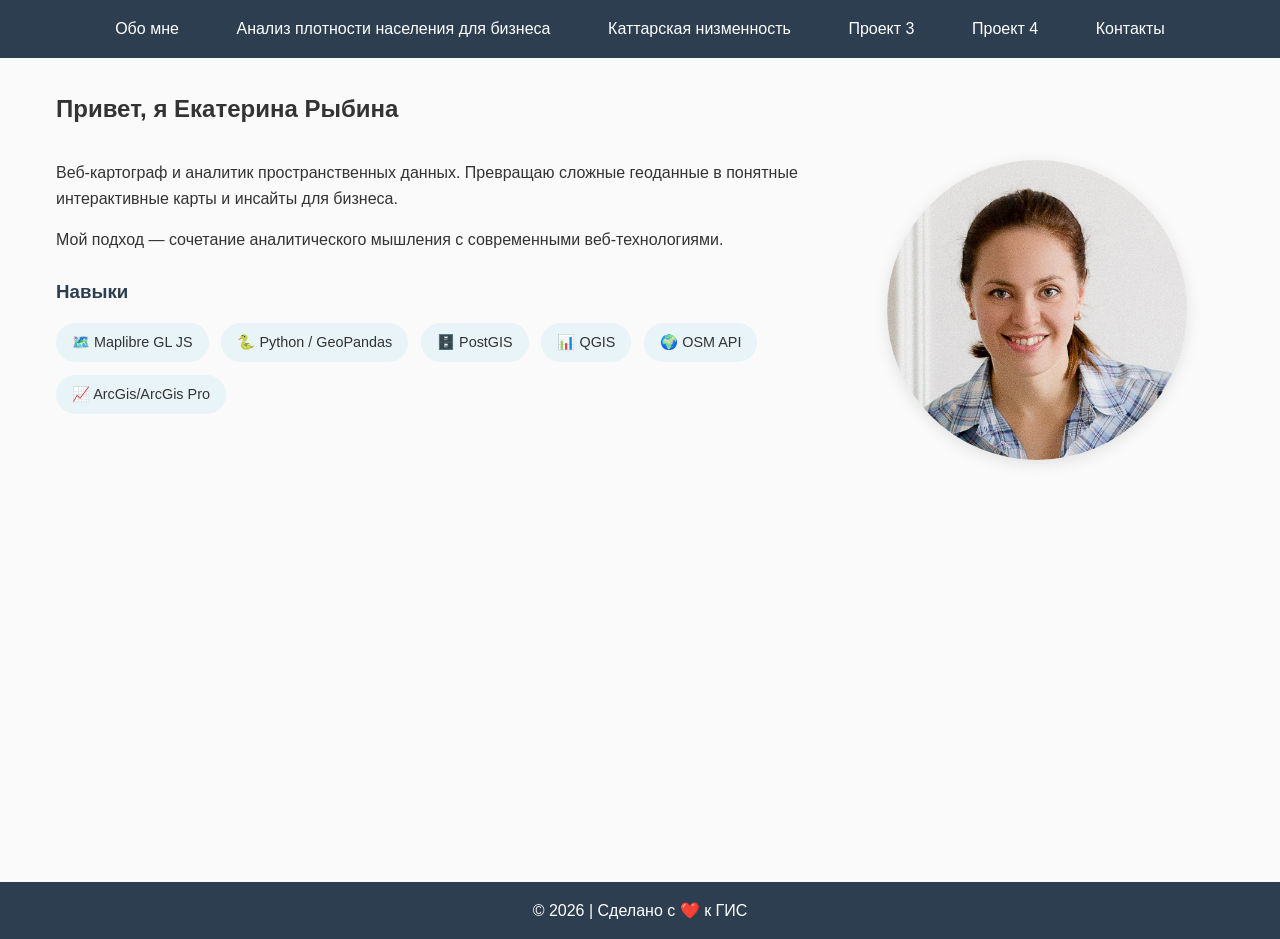
==== index.html @ 2d9be61e "Добавлена интерактивная карта с изохронами" ====
<!DOCTYPE html>
<html lang="ru">

<head>
    <meta charset="UTF-8">
    <meta name="viewport" content="width=device-width, initial-scale=1.0">
    <title>Екатерина Рыбина | Портфолио</title>
    <link rel="stylesheet" href="css/style.css">
</head>

<body>
    <header>
        <nav>
            <ul>
                <li><a href="index.html">Обо мне</a></li>
                <li><a href="projects/project1.html">Анализ плотности населения для бизнеса</a></li>
                <li><a href="projects/project2.html">Каттарская низменность</a></li>
                <li><a href="projects/project3.html">Проект 3</a></li>
                <li><a href="projects/project4.html">Проект 4</a></li>
                <li><a href="contacts.html">Контакты</a></li>
            </ul>
        </nav>
    </header>

    <main>
        <section class="about">
            <h1>Привет, я Екатерина Рыбина</h1>

            <div class="about-content">
                <div class="about-text">

                    <p>Веб-картограф и аналитик пространственных данных. Превращаю сложные геоданные в понятные
                        интерактивные карты и инсайты для бизнеса.</p>
                    <p>Мой подход — сочетание аналитического мышления с современными веб-технологиями.</p>

                    <h3>Навыки</h3>
                    <ul class="skills-list">
                        <li>🗺️ Maplibre GL JS</li>
                        <li>🐍 Python / GeoPandas</li>
                        <li>🗄️ PostGIS</li>
                        <li>📊 QGIS</li>
                        <li>🌍 OSM API</li>
                        <li>📈 ArcGis/ArcGis Pro</li>
                    </ul>


                </div>

                <div class="about-photo">
                    <img src="images/my-photo.jpg" alt="Екатерина Рыбина"
                        onerror="this.src='https://placehold.co/400x400?text=Kate+Rybina'">
                </div>
            </div>
        </section>
    </main>

    <footer>
        <p>© 2026 | Сделано с ❤️ к ГИС</p>
    </footer>

    <script src="js/main.js"></script>
</body>

</html>
---- css/style.css ----
/* === БАЗОВЫЕ СТИЛИ === */
* {
    margin: 0;
    padding: 0;
    box-sizing: border-box;
}

body {
    font-family: 'Segoe UI', Tahoma, Geneva, Verdana, sans-serif;
    line-height: 1.6;
    color: #333;
    background: #fafafa;
}

/* === ШАПКА И НАВИГАЦИЯ (ГОРИЗОНТАЛЬНОЕ МЕНЮ) === */
header {
    background: #2c3e50;
    color: white;
    padding: 1rem 0;
    position: sticky;
    top: 0;
    z-index: 100;
}

nav ul {
    display: flex;
    justify-content: center;
    align-items: center;
    list-style: none;
    gap: 2rem;
    padding: 0;
    margin: 0;
}

nav li {
    display: inline-block;
}

nav a {
    color: white;
    text-decoration: none;
    font-weight: 500;
    padding: 0.5rem 0.8rem;
    transition: all 0.3s ease;
    border-radius: 5px;
}

nav a:hover {
    color: #3498db;
    background: rgba(255, 255, 255, 0.1);
}

/* Активный пункт меню (для текущей страницы) */
nav a.active {
    color: #3498db;
    border-bottom: 2px solid #3498db;
}

/* === ОСНОВНОЙ КОНТЕНТ === */
main {
    max-width: 1200px;
    margin: 2rem auto;
    padding: 0 1rem;
    min-height: calc(100vh - 140px);
}

/* === ПОДВАЛ === */
footer {
    text-align: center;
    padding: 1rem;
    background: #2c3e50;
    color: white;
    margin-top: 2rem;
}

/* === СЕКЦИЯ "ОБО МНЕ" === */
.about-content {
    display: flex;
    gap: 3rem;
    align-items: flex-start;
    flex-wrap: wrap;
    margin-top: 2rem;
}

.about-text {
    flex: 2;
    min-width: 250px;
}

.about-text h2 {
    color: #2c3e50;
    margin-bottom: 1rem;
}

.about-text h3 {
    color: #2c3e50;
    margin: 1.5rem 0 0.5rem 0;
}

.about-text p {
    margin-bottom: 1rem;
    line-height: 1.6;
}

.skills-list {
    list-style: none;
    display: flex;
    flex-wrap: wrap;
    gap: 0.8rem;
    padding: 0;
    margin: 1rem 0;
}

.skills-list li {
    background: #e8f4f8;
    padding: 0.5rem 1rem;
    border-radius: 20px;
    font-size: 0.9rem;
}

.about-photo {
    flex: 1;
    min-width: 200px;
    text-align: center;
}

.about-photo img {
    width: 100%;
    max-width: 300px;
    border-radius: 50%;
    object-fit: cover;
    aspect-ratio: 1 / 1;
    box-shadow: 0 4px 15px rgba(0, 0, 0, 0.1);
}

/* === АДАПТИВ ДЛЯ МОБИЛЬНЫХ === */
@media (max-width: 768px) {
    nav ul {
        flex-wrap: wrap;
        gap: 0.5rem;
    }

    nav a {
        padding: 0.3rem 0.6rem;
        font-size: 0.9rem;
    }

    .about-content {
        flex-direction: column;
        align-items: center;
    }

    .about-text {
        text-align: center;
    }

    .skills-list {
        justify-content: center;
    }
}

/* Контактная форма */
.contact-form {
    background: white;
    padding: 2rem;
    border-radius: 12px;
    box-shadow: 0 2px 10px rgba(0, 0, 0, 0.1);
    max-width: 600px;
    margin: 2rem auto;
}

.form-group {
    margin-bottom: 1.5rem;
}

.form-group label {
    display: block;
    margin-bottom: 0.5rem;
    font-weight: 500;
    color: #2c3e50;
}

.form-group input,
.form-group textarea {
    width: 100%;
    padding: 0.75rem;
    border: 1px solid #ddd;
    border-radius: 6px;
    font-family: inherit;
    font-size: 1rem;
    transition: border-color 0.3s;
}

.form-group input:focus,
.form-group textarea:focus {
    outline: none;
    border-color: #3498db;
}

button[type="submit"] {
    background: #3498db;
    color: white;
    border: none;
    padding: 0.75rem 1.5rem;
    font-size: 1rem;
    border-radius: 6px;
    cursor: pointer;
    transition: background 0.3s;
}

button[type="submit"]:hover {
    background: #2980b9;
}

.form-note {
    font-size: 0.8rem;
    color: #666;
    margin-top: 1rem;
    text-align: center;
}

/* Активная кнопка (когда слой скрыт)
.analytics-btn.active {
    background: #e74c3c;
}

.analytics-btn.active:hover {
    background: #c0392b;
} */

/* ===== КНОПКИ УПРАВЛЕНИЯ ===== */
.analytics-controls {
    display: flex;
    gap: 1.5rem;
    margin: 1.5rem 0;
    justify-content: center;
    flex-wrap: wrap;
}

.analytics-btn {
    padding: 0.9rem 1.8rem;
    font-size: 1rem;
    font-weight: 600;
    background: #3498db;
    color: white;
    border: none;
    border-radius: 50px;  /* Скругленные края как у современных кнопок */
    cursor: pointer;
    transition: all 0.3s ease;
    box-shadow: 0 2px 8px rgba(0,0,0,0.1);
    letter-spacing: 0.5px;
    min-width: 180px;  /* Минимальная ширина */
}

.analytics-btn:hover {
    background: #2980b9;
    transform: translateY(-2px);  /* Эффект подъема */
    box-shadow: 0 4px 12px rgba(0,0,0,0.15);
}

.analytics-btn:active {
    transform: translateY(0);  /* Эффект нажатия */
    box-shadow: 0 2px 4px rgba(0,0,0,0.1);
}

/* Активная кнопка (когда слой скрыт) */
.analytics-btn.active {
    background: #e74c3c;
}

.analytics-btn.active:hover {
    background: #c0392b;
}

/* Для мобильных устройств */
@media (max-width: 768px) {
    .analytics-controls {
        gap: 1rem;
        flex-direction: column;
        align-items: stretch;
    }
    
    .analytics-btn {
        padding: 0.8rem 1.2rem;
        min-width: auto;
        font-size: 0.95rem;
    }
}



css
/* ===== ПАНЕЛЬ СТАТИСТИКИ ===== */
.stats {
    display: flex;
    gap: 1.5rem;
    justify-content: space-around;
    text-align: center;
    flex-wrap: wrap;
    margin-bottom: 1rem;
}

.stat-card {
    flex: 1;
    min-width: 140px;
    padding: 1.2rem;
    background: white;
    border-radius: 16px;
    box-shadow: 0 4px 12px rgba(0,0,0,0.08);
    transition: transform 0.2s, box-shadow 0.2s;
}

.stat-card:hover {
    transform: translateY(-3px);
    box-shadow: 0 8px 20px rgba(0,0,0,0.12);
}

.stat-value {
    font-size: 2rem;
    font-weight: bold;
    color: #3498db;
    margin-bottom: 0.3rem;
}

.stat-label {
    font-size: 0.85rem;
    color: #666;
    text-transform: uppercase;
    letter-spacing: 0.5px;
}

/* Для мобильных */
@media (max-width: 768px) {
    .stats {
        gap: 0.8rem;
    }
    
    .stat-card {
        min-width: 100px;
        padding: 0.8rem;
    }
    
    .stat-value {
        font-size: 1.3rem;
    }
    
    .stat-label {
        font-size: 0.7rem;
    }
}

/* Дополнительные отступы только для страницы карты */
main h1 {
    margin-bottom: 1.5rem;
}

.info-panel {
    margin-bottom: 2rem;
}

.analytics-controls {
    margin: 2rem 0;
}

.map-container {
    margin-bottom: 2rem;
}
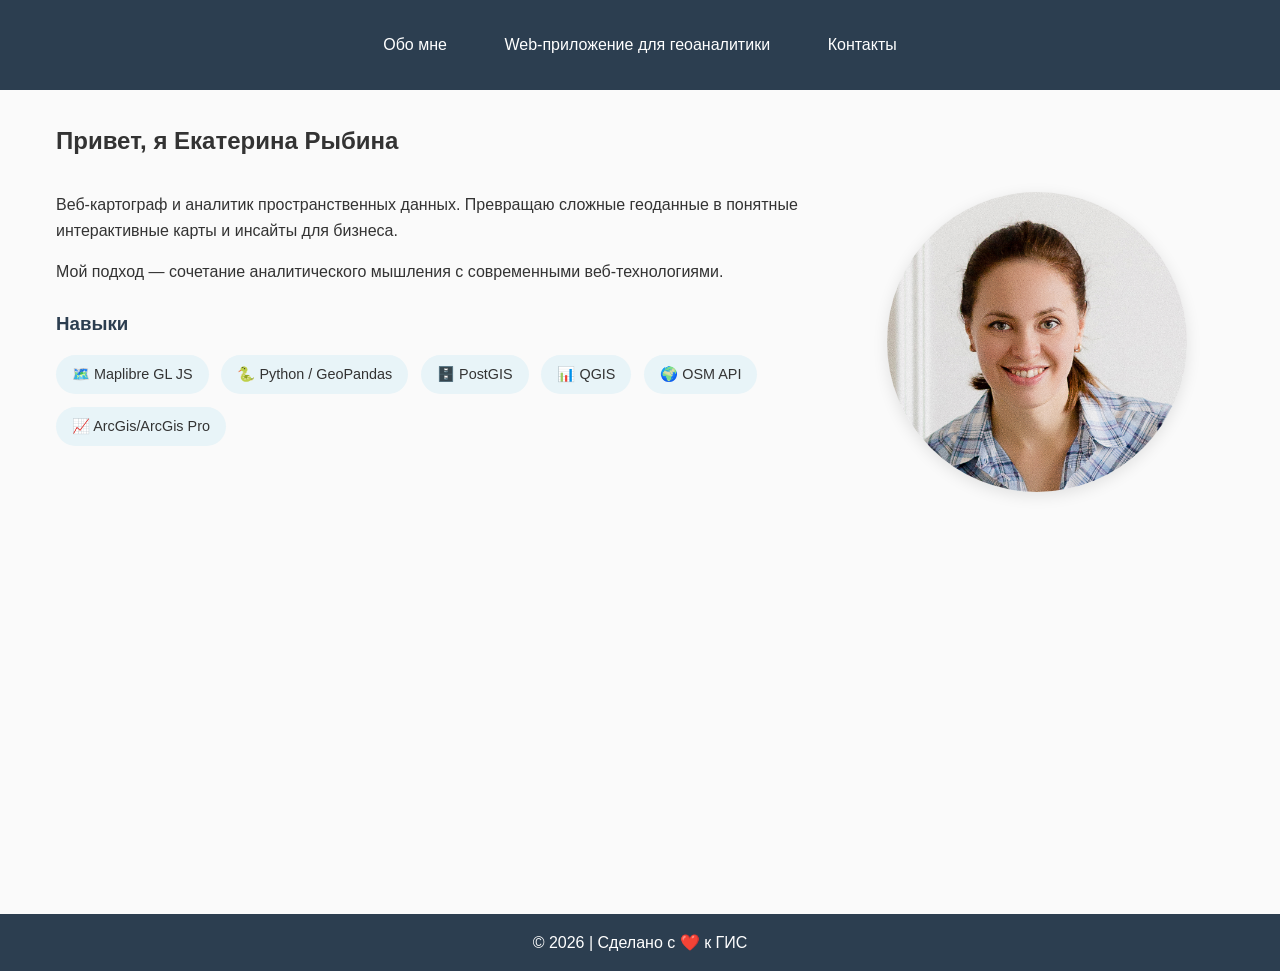
==== commit 025a7ac8: "Добавлен слой POI с конкурентами, анализ коммерческого потенциала - Добавлен слой с точками питания " ====
--- a/index.html
+++ b/index.html
@@ -9,18 +9,7 @@
 </head>
 
 <body>
-    <header>
-        <nav>
-            <ul>
-                <li><a href="index.html">Обо мне</a></li>
-                <li><a href="projects/project1.html">Анализ плотности населения для бизнеса</a></li>
-                <li><a href="projects/project2.html">Каттарская низменность</a></li>
-                <li><a href="projects/project3.html">Проект 3</a></li>
-                <li><a href="projects/project4.html">Проект 4</a></li>
-                <li><a href="contacts.html">Контакты</a></li>
-            </ul>
-        </nav>
-    </header>
+<header></header>
 
     <main>
         <section class="about">
@@ -58,7 +47,10 @@
         <p>© 2026 | Сделано с ❤️ к ГИС</p>
     </footer>
 
+        <script src="js/include.js"></script>
+     <!-- <script src="../js/include.js"></script> -->
     <script src="js/main.js"></script>
+   
 </body>
 
 </html>
--- a/css/style.css
+++ b/css/style.css
@@ -1,4 +1,6 @@
 /* === БАЗОВЫЕ СТИЛИ === */
+
+
 * {
     margin: 0;
     padding: 0;
@@ -364,4 +366,87 @@
 
 .map-container {
     margin-bottom: 2rem;
-}+}
+
+/* Отступ после описания */
+.description-text {
+    margin-bottom: 2rem;
+}
+
+/*LEGEND*/
+.legend {
+        position: absolute;
+        bottom: 20px;
+        right: 20px;
+        background: white;
+        padding: 12px 16px;
+        border-radius: 12px;
+        box-shadow: 0 2px 12px rgba(0,0,0,0.15);
+        z-index: 10;
+        font-family: 'Segoe UI', sans-serif;
+        font-size: 12px;
+        min-width: 170px;
+        border: 1px solid #ddd;
+    }
+    .legend-title {
+        font-weight: 600;
+        font-size: 13px;
+        margin-bottom: 10px;
+        padding-bottom: 6px;
+        border-bottom: 1px solid #e0e0e0;
+        color: #2c3e50;
+    }
+    .legend-section {
+        margin-bottom: 12px;
+    }
+    .legend-subtitle {
+        font-weight: 500;
+        font-size: 11px;
+        margin-bottom: 6px;
+        color: #666;
+    }
+    .gradient-bar {
+        height: 12px;
+        width: 100%;
+        background: linear-gradient(90deg, #fee5d9, #fcae91, #fb6a4a,  #a50f15);
+        border-radius: 6px;
+        margin-bottom: 4px;
+    }
+    .gradient-labels {
+        display: flex;
+        justify-content: space-between;
+        font-size: 10px;
+        color: #888;
+    }
+    .legend-items {
+        display: flex;
+        flex-direction: column;
+        gap: 4px;
+    }
+    .legend-item {
+        display: flex;
+        align-items: center;
+        gap: 8px;
+        font-size: 11px;
+    }
+    .legend-color {
+        width: 12px;
+        height: 12px;
+        border-radius: 50%;
+        display: inline-block;
+    }
+    .legend-line {
+        width: 20px;
+        height: 3px;
+        background: #ff0000;
+        display: inline-block;
+        border-radius: 2px;
+    }
+    .legend-point {
+        width: 10px;
+        height: 10px;
+        background: #3498db;
+        border-radius: 50%;
+        display: inline-block;
+    }
+
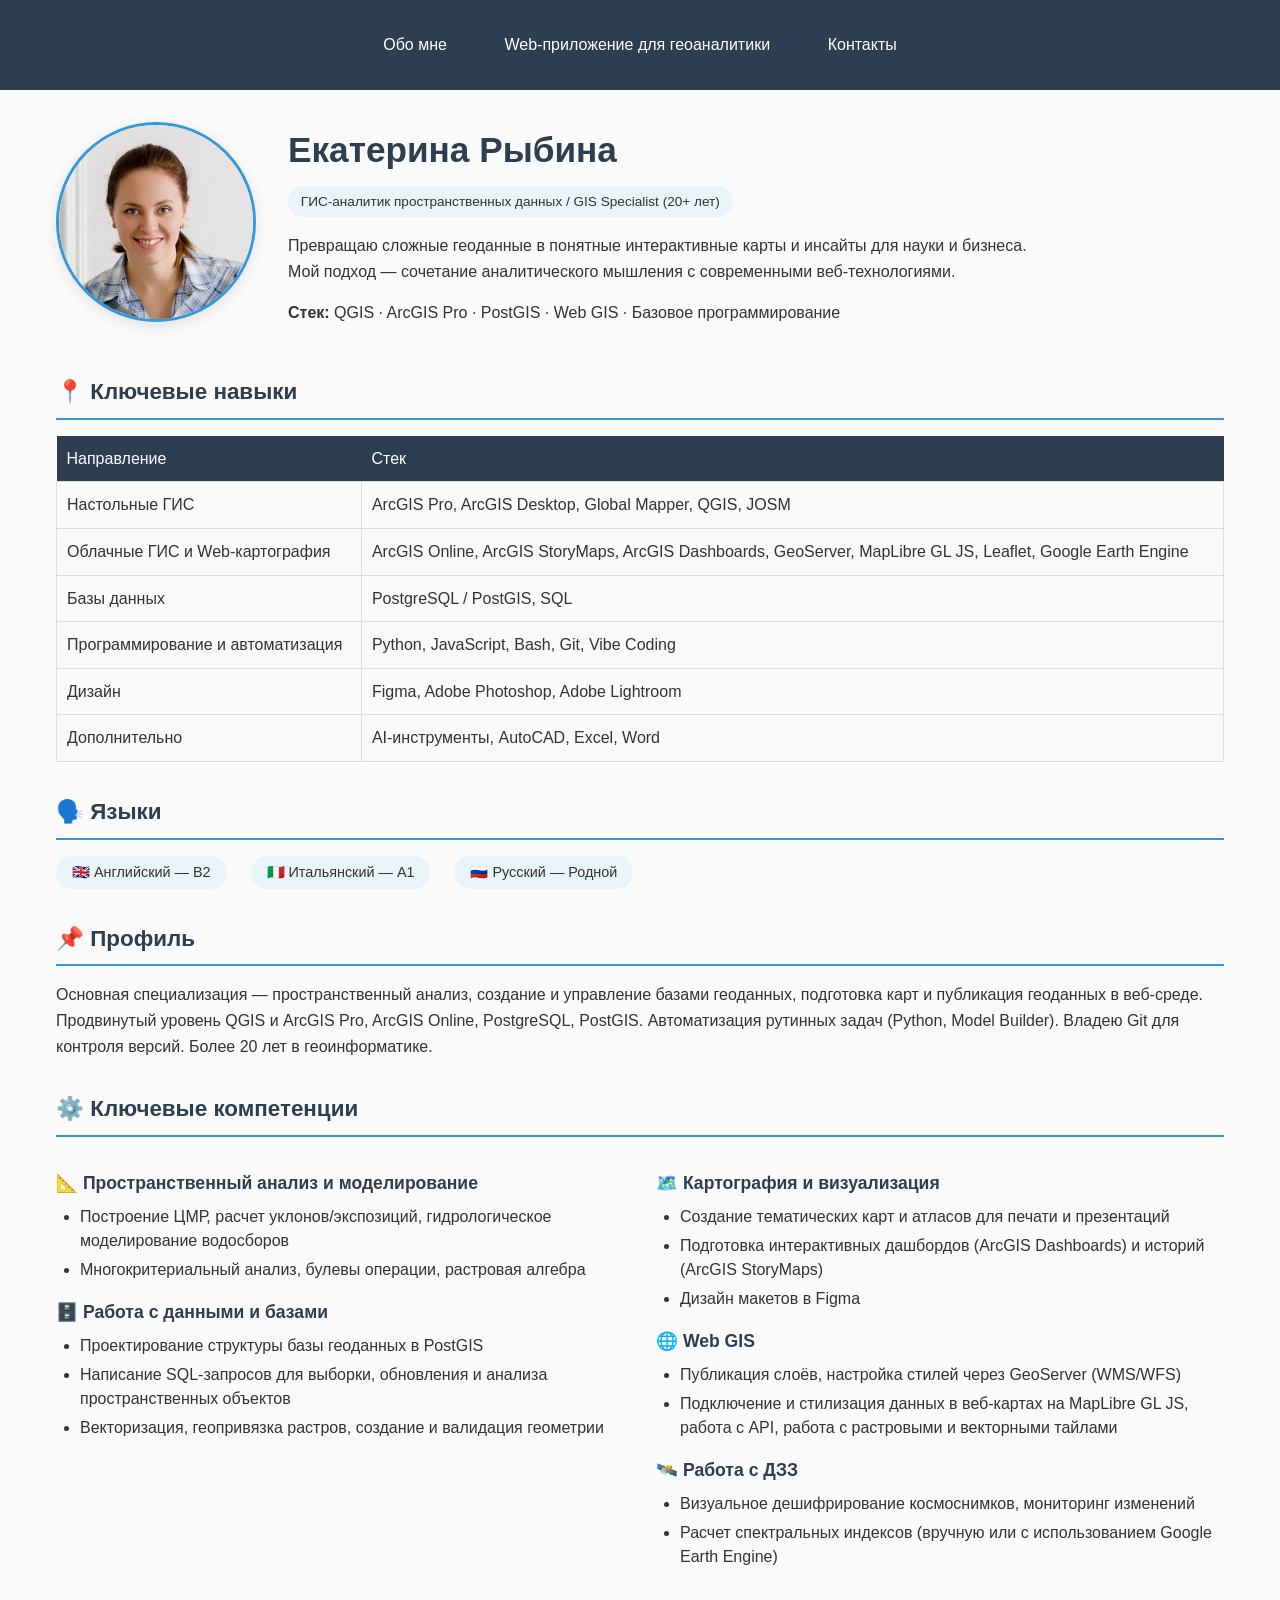
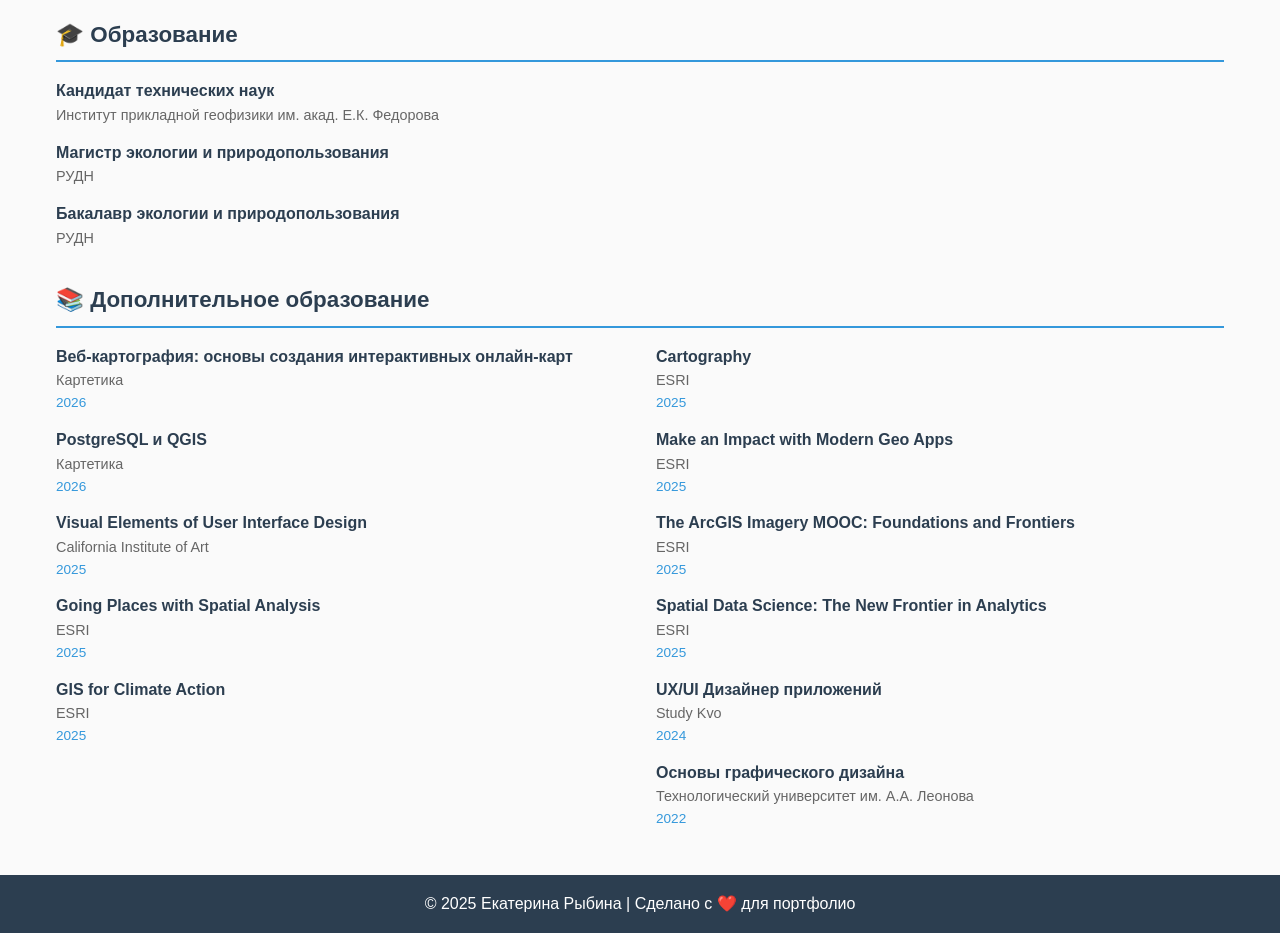
==== commit f460438f: "Обновлена страница 'Обо мне' с фото и полным списком навыков" ====
--- a/index.html
+++ b/index.html
@@ -1,56 +1,218 @@
 <!DOCTYPE html>
 <html lang="ru">
-
 <head>
     <meta charset="UTF-8">
     <meta name="viewport" content="width=device-width, initial-scale=1.0">
-    <title>Екатерина Рыбина | Портфолио</title>
+    <title>Екатерина Рыбина | Веб-картограф и GIS-аналитик</title>
     <link rel="stylesheet" href="css/style.css">
+    
 </head>
-
 <body>
-<header></header>
+    <header></header>
 
     <main>
-        <section class="about">
-            <h1>Привет, я Екатерина Рыбина</h1>
-
-            <div class="about-content">
-                <div class="about-text">
-
-                    <p>Веб-картограф и аналитик пространственных данных. Превращаю сложные геоданные в понятные
-                        интерактивные карты и инсайты для бизнеса.</p>
-                    <p>Мой подход — сочетание аналитического мышления с современными веб-технологиями.</p>
-
-                    <h3>Навыки</h3>
-                    <ul class="skills-list">
-                        <li>🗺️ Maplibre GL JS</li>
-                        <li>🐍 Python / GeoPandas</li>
-                        <li>🗄️ PostGIS</li>
-                        <li>📊 QGIS</li>
-                        <li>🌍 OSM API</li>
-                        <li>📈 ArcGis/ArcGis Pro</li>
-                    </ul>
-
-
-                </div>
-
-                <div class="about-photo">
-                    <img src="images/my-photo.jpg" alt="Екатерина Рыбина"
-                        onerror="this.src='https://placehold.co/400x400?text=Kate+Rybina'">
-                </div>
-            </div>
-        </section>
+        <!-- Профиль -->
+       <!-- Профиль -->
+<div class="profile-header">
+    <div class="profile-photo">
+        <img src="assets/images/my-photo.jpg" alt="Екатерина Рыбина" onerror="this.src='https://placehold.co/300x300?text=Photo'">
+    </div>
+    <div class="profile-text">
+        <h1 class="profile-name">Екатерина Рыбина</h1>
+        <!--<div class="profile-title">Веб-картограф и аналитик пространственных данных </div>-->
+        <div class="experience-badge"> ГИС-аналитик пространственных данных / GIS Specialist (20+ лет)</div>
+        <p class="profile-bio">
+            Превращаю сложные геоданные в понятные интерактивные карты и инсайты для науки и бизнеса.<br>
+            Мой подход — сочетание аналитического мышления с современными веб-технологиями.
+        </p>
+        <p class="profile-bio">
+            <strong>Стек:</strong> QGIS · ArcGIS Pro · PostGIS · Web GIS · Базовое программирование
+        </p>
+    </div>
+</div>
+
+        <!-- Ключевые навыки -->
+        <div class="section">
+            <h2 class="section-title">📍 Ключевые навыки</h2>
+            <table class="skills-table">
+                <thead>
+                    <tr>
+                        <th>Направление</th>
+                        <th>Стек</th>
+                    </tr>
+                </thead>
+                <tbody>
+                    <tr>
+                        <td>Настольные ГИС</td>
+                        <td>ArcGIS Pro, ArcGIS Desktop, Global Mapper, QGIS, JOSM</td>
+                    </tr>
+                    <tr>
+                        <td>Облачные ГИС и Web-картография</td>
+                        <td>ArcGIS Online, ArcGIS StoryMaps, ArcGIS Dashboards, GeoServer, MapLibre GL JS, Leaflet, Google Earth Engine</td>
+                    </tr>
+                    <tr>
+                        <td>Базы данных</td>
+                        <td>PostgreSQL / PostGIS, SQL</td>
+                    </tr>
+                    <tr>
+                        <td>Программирование и автоматизация</td>
+                        <td>Python, JavaScript, Bash, Git, Vibe Coding</td>
+                    </tr>
+                    <tr>
+                        <td>Дизайн</td>
+                        <td>Figma, Adobe Photoshop, Adobe Lightroom</td>
+                    </tr>
+                    <tr>
+                        <td>Дополнительно</td>
+                        <td>AI-инструменты, AutoCAD, Excel, Word</td>
+                    </tr>
+                </tbody>
+            </table>
+        </div>
+
+        <!-- Языки -->
+        <div class="section">
+            <h2 class="section-title">🗣️ Языки</h2>
+            <div class="languages">
+                <span class="language-item">🇬🇧 Английский — B2</span>
+                <span class="language-item">🇮🇹 Итальянский — A1</span>
+                <span class="language-item">🇷🇺 Русский — Родной</span>
+            </div>
+        </div>
+
+        <!-- Профиль (опыт) -->
+        <div class="section">
+            <h2 class="section-title">📌 Профиль</h2>
+            <p>Основная специализация — пространственный анализ, создание и управление базами геоданных, подготовка карт и публикация геоданных в веб-среде.</p>
+            <p>Продвинутый уровень QGIS и ArcGIS Pro, ArcGIS Online, PostgreSQL, PostGIS. Автоматизация рутинных задач (Python, Model Builder). Владею Git для контроля версий. Более 20 лет в геоинформатике.</p>
+        </div>
+
+        <!-- Задачи / Компетенции -->
+        <div class="section">
+            <h2 class="section-title">⚙️ Ключевые компетенции</h2>
+            <div class="two-columns">
+                <div>
+                    <h3>📐 Пространственный анализ и моделирование</h3>
+                    <ul>
+                        <li>Построение ЦМР, расчет уклонов/экспозиций, гидрологическое моделирование водосборов</li>
+                        <li>Многокритериальный анализ, булевы операции, растровая алгебра</li>
+                    </ul>
+                    <h3>🗄️ Работа с данными и базами</h3>
+                    <ul>
+                        <li>Проектирование структуры базы геоданных в PostGIS</li>
+                        <li>Написание SQL-запросов для выборки, обновления и анализа пространственных объектов</li>
+                        <li>Векторизация, геопривязка растров, создание и валидация геометрии</li>
+                    </ul>
+                </div>
+                <div>
+                    <h3>🗺️ Картография и визуализация</h3>
+                    <ul>
+                        <li>Создание тематических карт и атласов для печати и презентаций</li>
+                        <li>Подготовка интерактивных дашбордов (ArcGIS Dashboards) и историй (ArcGIS StoryMaps)</li>
+                        <li>Дизайн макетов в Figma</li>
+                    </ul>
+                    <h3>🌐 Web GIS</h3>
+                    <ul>
+                        <li>Публикация слоёв, настройка стилей через GeoServer (WMS/WFS)</li>
+                        <li>Подключение и стилизация данных в веб-картах на MapLibre GL JS, работа с API, работа с растровыми и векторными тайлами</li>
+                    </ul>
+                    <h3>🛰️ Работа с ДЗЗ</h3>
+                    <ul>
+                        <li>Визуальное дешифрирование космоснимков, мониторинг изменений</li>
+                        <li>Расчет спектральных индексов (вручную или с использованием Google Earth Engine)</li>
+                    </ul>
+                </div>
+            </div>
+        </div>
+
+        <!-- Образование -->
+        <div class="section">
+            <h2 class="section-title">🎓 Образование</h2>
+            <div class="education-item">
+                <div class="education-title">Кандидат технических наук</div>
+                <div class="education-place">Институт прикладной геофизики им. акад. Е.К. Федорова</div>
+            </div>
+            <div class="education-item">
+                <div class="education-title">Магистр экологии и природопользования</div>
+                <div class="education-place">РУДН</div>
+            </div>
+            <div class="education-item">
+                <div class="education-title">Бакалавр экологии и природопользования</div>
+                <div class="education-place">РУДН</div>
+            </div>
+        </div>
+
+        <!-- Дополнительное образование -->
+        <div class="section">
+            <h2 class="section-title">📚 Дополнительное образование</h2>
+            <div class="two-columns">
+                <div>
+                    <div class="course-item">
+                        <div class="course-title">Веб-картография: основы создания интерактивных онлайн-карт</div>
+                        <div class="course-place">Картетика</div>
+                        <div class="course-year">2026</div>
+                    </div>
+                    <div class="course-item">
+                        <div class="course-title">PostgreSQL и QGIS</div>
+                        <div class="course-place">Картетика</div>
+                        <div class="course-year">2026</div>
+                    </div>
+                    <div class="course-item">
+                        <div class="course-title">Visual Elements of User Interface Design</div>
+                        <div class="course-place">California Institute of Art</div>
+                        <div class="course-year">2025</div>
+                    </div>
+                    <div class="course-item">
+                        <div class="course-title">Going Places with Spatial Analysis</div>
+                        <div class="course-place">ESRI</div>
+                        <div class="course-year">2025</div>
+                    </div>
+                    <div class="course-item">
+                        <div class="course-title">GIS for Climate Action</div>
+                        <div class="course-place">ESRI</div>
+                        <div class="course-year">2025</div>
+                    </div>
+                </div>
+                <div>
+                    <div class="course-item">
+                        <div class="course-title">Cartography</div>
+                        <div class="course-place">ESRI</div>
+                        <div class="course-year">2025</div>
+                    </div>
+                    <div class="course-item">
+                        <div class="course-title">Make an Impact with Modern Geo Apps</div>
+                        <div class="course-place">ESRI</div>
+                        <div class="course-year">2025</div>
+                    </div>
+                    <div class="course-item">
+                        <div class="course-title">The ArcGIS Imagery MOOC: Foundations and Frontiers</div>
+                        <div class="course-place">ESRI</div>
+                        <div class="course-year">2025</div>
+                    </div>
+                    <div class="course-item">
+                        <div class="course-title">Spatial Data Science: The New Frontier in Analytics</div>
+                        <div class="course-place">ESRI</div>
+                        <div class="course-year">2025</div>
+                    </div>
+                    <div class="course-item">
+                        <div class="course-title">UX/UI Дизайнер приложений</div>
+                        <div class="course-place">Study Kvo</div>
+                        <div class="course-year">2024</div>
+                    </div>
+                    <div class="course-item">
+                        <div class="course-title">Основы графического дизайна</div>
+                        <div class="course-place">Технологический университет им. А.А. Леонова</div>
+                        <div class="course-year">2022</div>
+                    </div>
+                </div>
+            </div>
+        </div>
     </main>
 
     <footer>
-        <p>© 2026 | Сделано с ❤️ к ГИС</p>
+        <p>© 2025 Екатерина Рыбина | Сделано с ❤️ для портфолио</p>
     </footer>
 
-        <script src="js/include.js"></script>
-     <!-- <script src="../js/include.js"></script> -->
-    <script src="js/main.js"></script>
-   
+    <script src="js/include.js"></script>
 </body>
-
 </html>
--- a/css/style.css
+++ b/css/style.css
@@ -450,3 +450,188 @@
         display: inline-block;
     }
 
+/* ===== СТРАНИЦА "ОБО МНЕ" ===== */
+
+/* Профиль с фото */
+.profile-header {
+    display: flex;
+    gap: 2rem;
+    align-items: flex-start;
+    flex-wrap: wrap;
+    margin-bottom: 2rem;
+}
+
+.profile-photo {
+    flex: 0 0 200px;
+}
+
+.profile-photo img {
+    width: 100%;
+    max-width: 200px;
+    border-radius: 50%;
+    object-fit: cover;
+    aspect-ratio: 1 / 1;
+    box-shadow: 0 4px 15px rgba(0,0,0,0.1);
+    border: 3px solid #3498db;
+}
+
+.profile-text {
+    flex: 2;
+    min-width: 250px;
+}
+
+.profile-name {
+    font-size: 2.2rem;
+    color: #2c3e50;
+    margin-bottom: 0.5rem;
+}
+
+.profile-title {
+    font-size: 1.2rem;
+    color: #3498db;
+    margin-bottom: 1rem;
+    font-weight: 500;
+}
+
+.profile-bio {
+    line-height: 1.6;
+    margin-bottom: 1rem;
+}
+
+.experience-badge {
+    background: #e8f4f8;
+    padding: 0.3rem 0.8rem;
+    border-radius: 20px;
+    font-size: 0.85rem;
+    display: inline-block;
+    margin-bottom: 1rem;
+}
+
+/* Таблица навыков */
+.skills-table {
+    width: 100%;
+    border-collapse: collapse;
+    margin: 1rem 0;
+}
+
+.skills-table th {
+    background: #2c3e50;
+    color: white;
+    padding: 10px;
+    text-align: left;
+    font-weight: 500;
+}
+
+.skills-table td {
+    border: 1px solid #ddd;
+    padding: 10px;
+    vertical-align: top;
+}
+
+.skills-table tr:nth-child(even) {
+    background: #f8f9fa;
+}
+
+/* Секции */
+.section {
+    margin-bottom: 2rem;
+}
+
+.section-title {
+    font-size: 1.4rem;
+    color: #2c3e50;
+    border-bottom: 2px solid #3498db;
+    padding-bottom: 0.5rem;
+    margin-bottom: 1rem;
+}
+
+/* Двухколоночный макет */
+.two-columns {
+    display: flex;
+    gap: 2rem;
+    flex-wrap: wrap;
+}
+
+.two-columns > div {
+    flex: 1;
+    min-width: 250px;
+}
+
+/* Образование и курсы */
+.education-item, .course-item {
+    margin-bottom: 0.8rem;
+}
+
+.education-title, .course-title {
+    font-weight: 600;
+    color: #2c3e50;
+}
+
+.education-place, .course-place {
+    color: #666;
+    font-size: 0.9rem;
+}
+
+.education-year, .course-year {
+    color: #3498db;
+    font-size: 0.85rem;
+}
+
+/* Языки */
+.languages {
+    display: flex;
+    gap: 1.5rem;
+    flex-wrap: wrap;
+}
+
+.language-item {
+    background: #e8f4f8;
+    padding: 0.3rem 1rem;
+    border-radius: 20px;
+    font-size: 0.9rem;
+}
+
+/* Списки в компетенциях */
+.section ul {
+    margin-left: 1.5rem;
+    margin-bottom: 1rem;
+}
+
+.section li {
+    margin-bottom: 0.3rem;
+    line-height: 1.5;
+}
+
+.section h3 {
+    color: #2c3e50;
+    margin: 1rem 0 0.5rem 0;
+    font-size: 1.1rem;
+}
+
+/* Адаптив */
+@media (max-width: 768px) {
+    .profile-name {
+        font-size: 1.6rem;
+    }
+    
+    .profile-photo {
+        flex: 0 0 150px;
+        margin: 0 auto;
+    }
+    
+    .profile-header {
+        flex-direction: column;
+        align-items: center;
+        text-align: center;
+    }
+    
+    .skills-table th, 
+    .skills-table td {
+        font-size: 0.8rem;
+        padding: 6px;
+    }
+    
+    .section-title {
+        font-size: 1.2rem;
+    }
+}
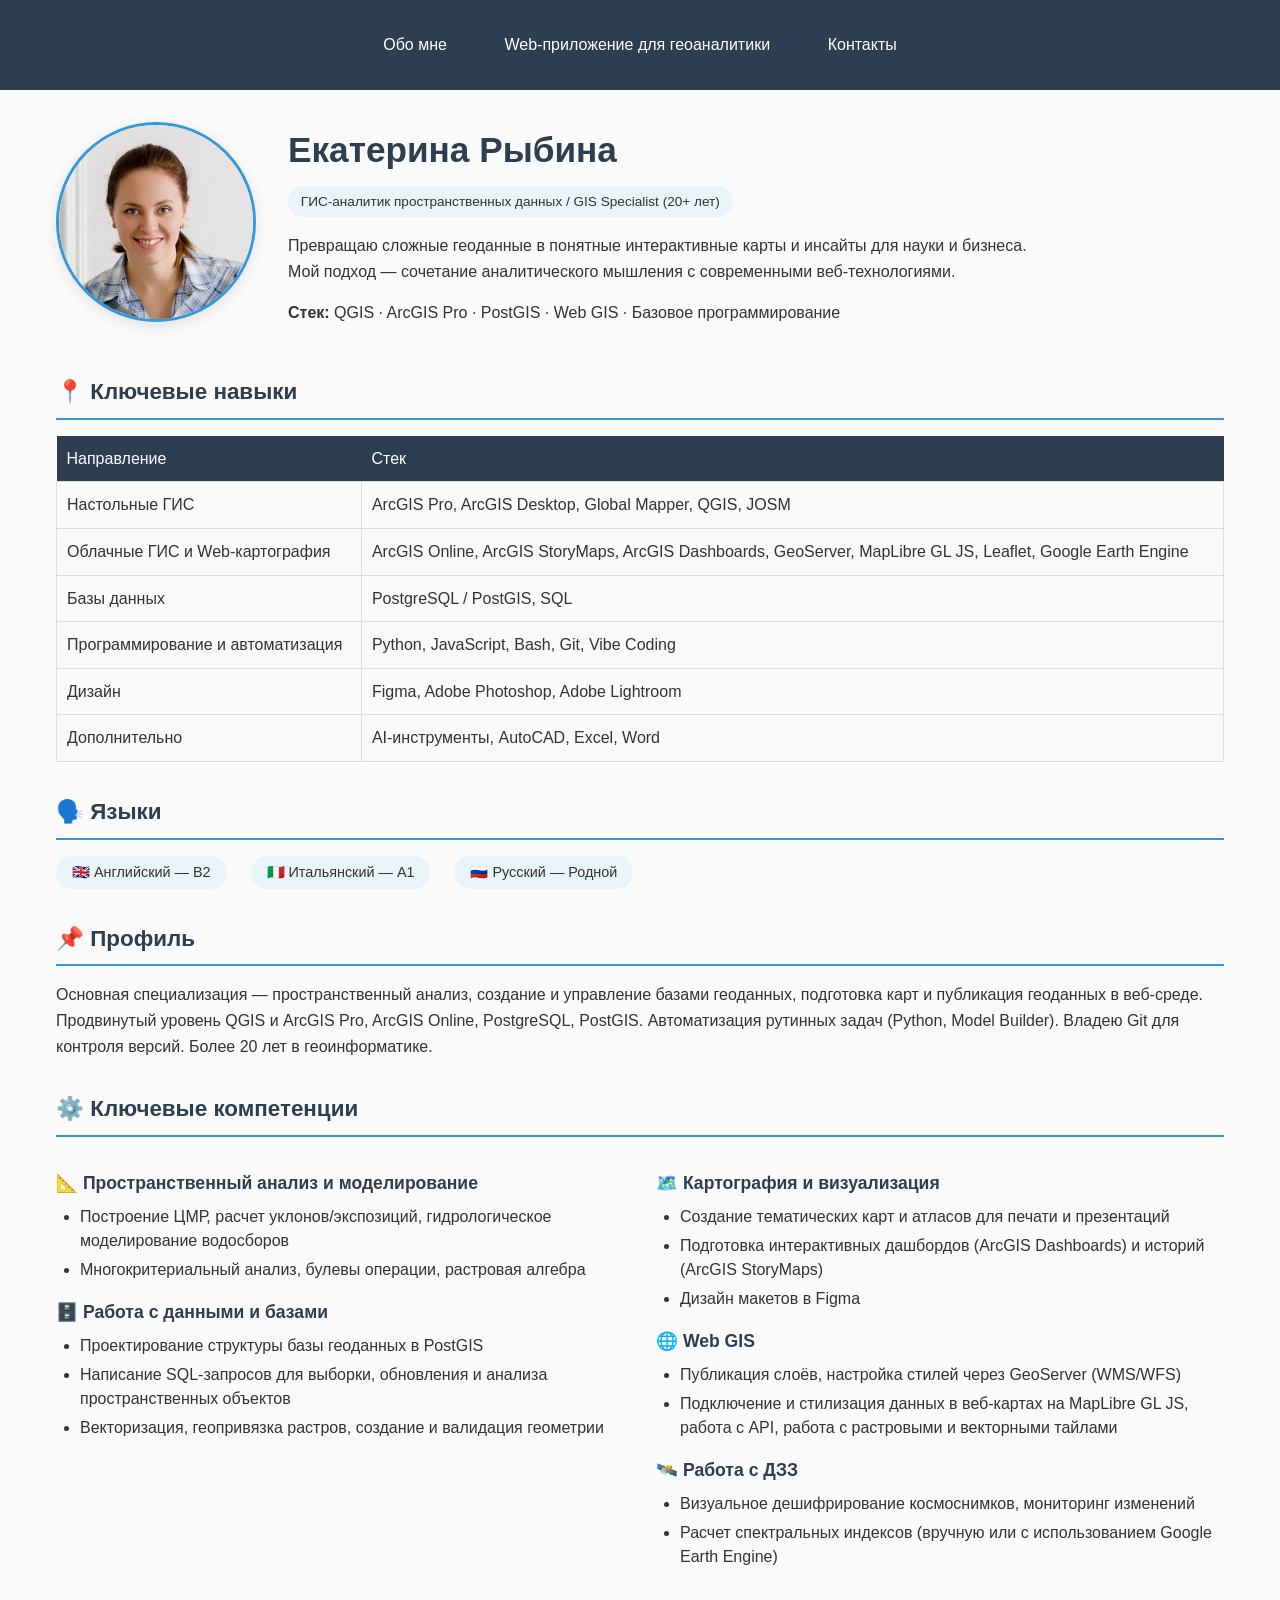
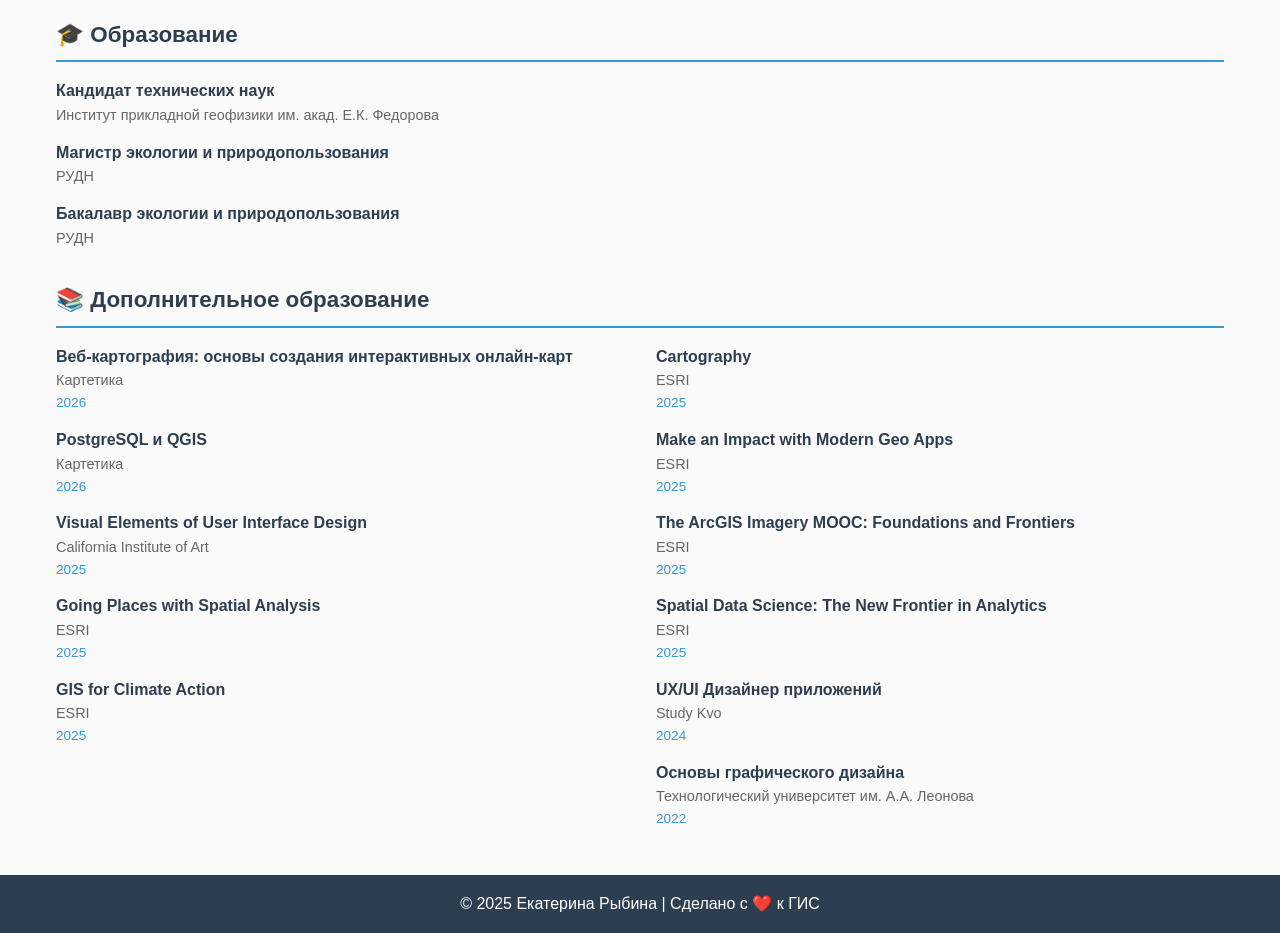
==== commit 3cf23442: "Поменяла население на население на точку питания" ====
--- a/index.html
+++ b/index.html
@@ -210,7 +210,7 @@
     </main>
 
     <footer>
-        <p>© 2025 Екатерина Рыбина | Сделано с ❤️ для портфолио</p>
+        <p>© 2025 Екатерина Рыбина | Сделано с ❤️ к ГИС</p>
     </footer>
 
     <script src="js/include.js"></script>
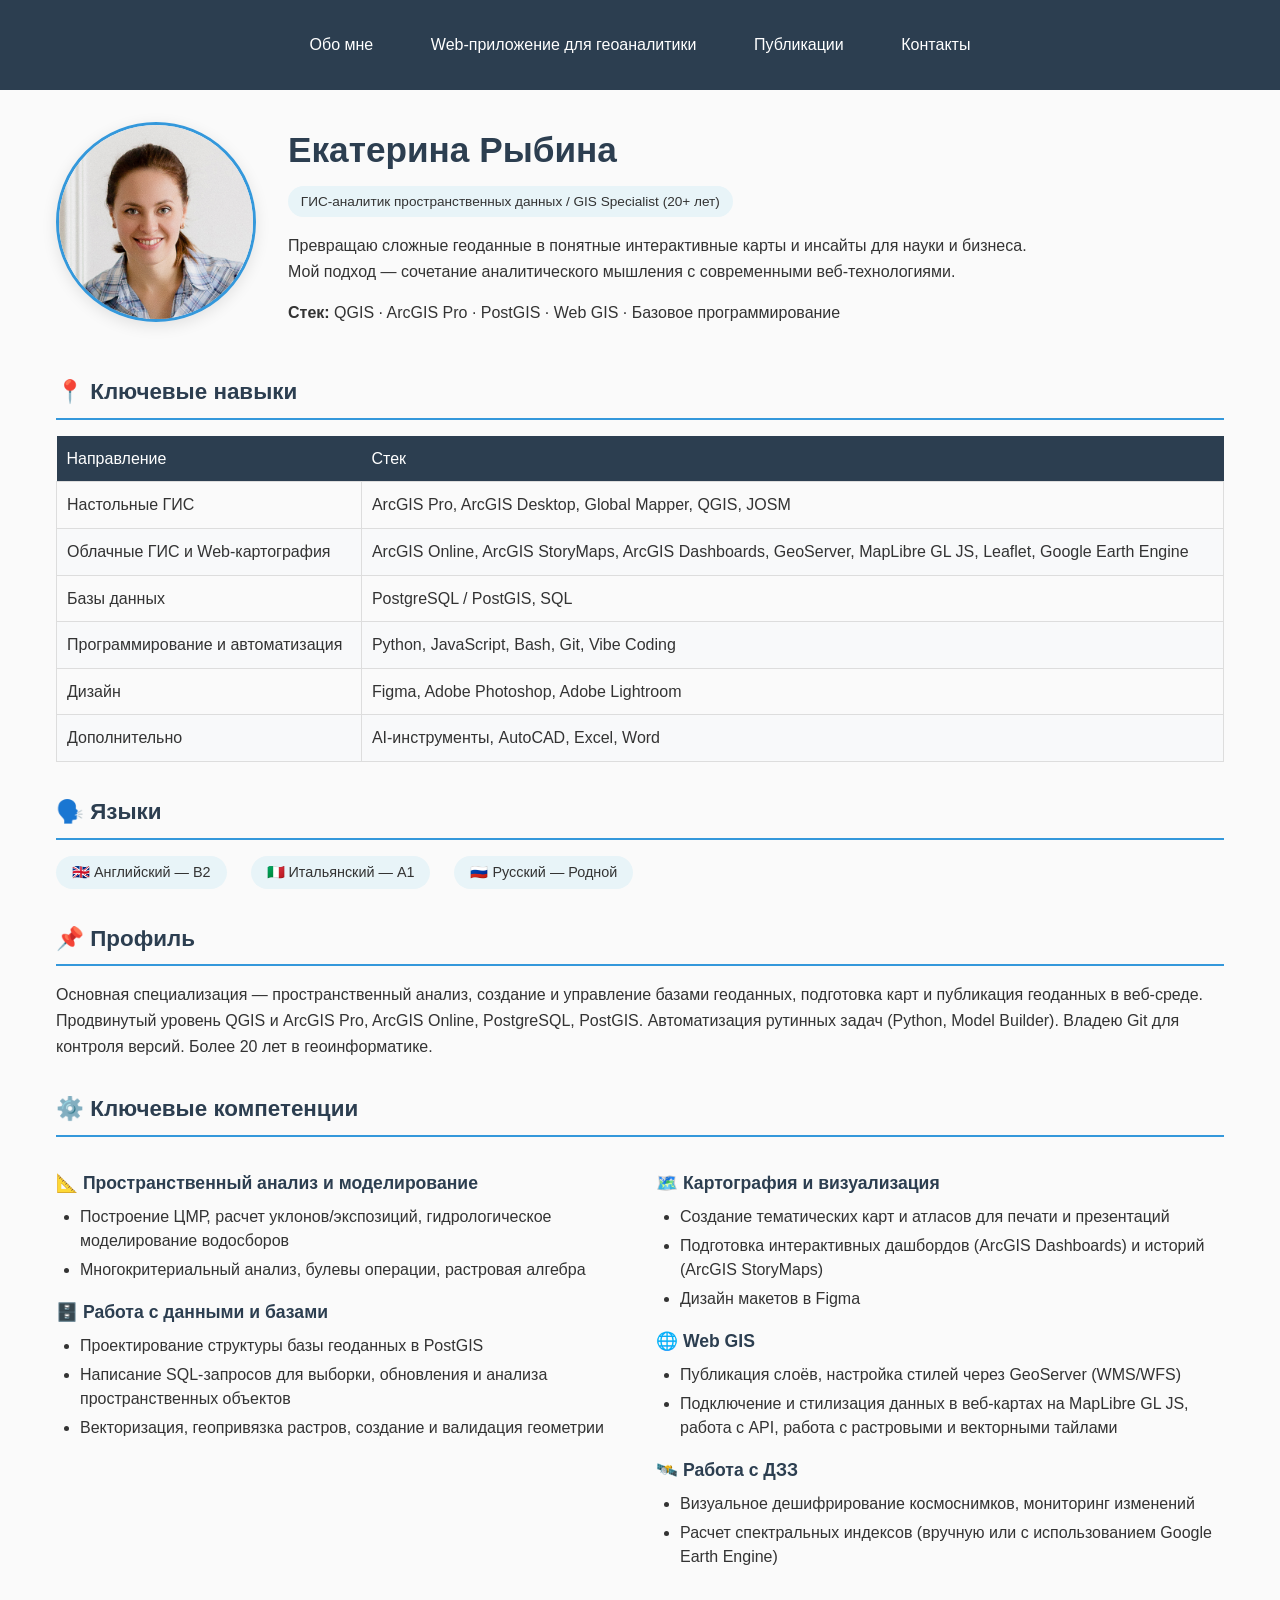
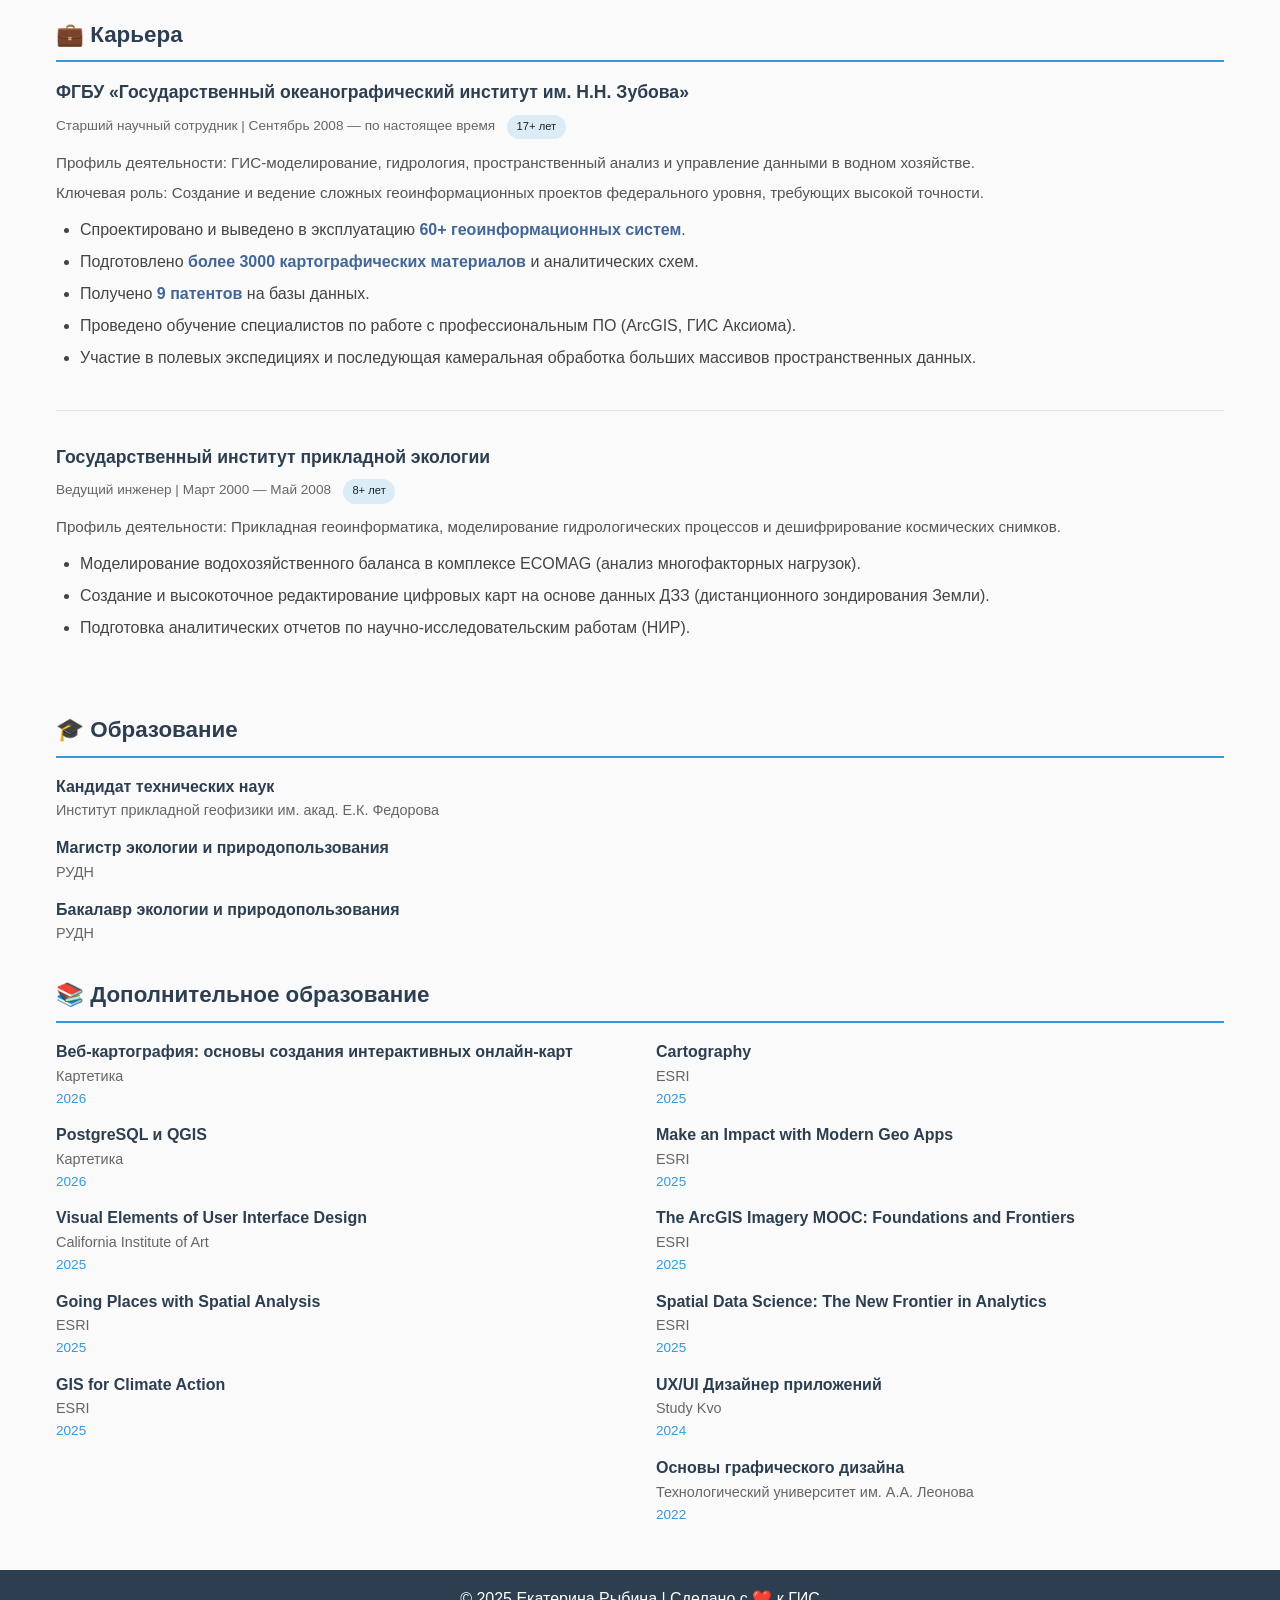
==== commit 1eb3551c: "Добавлена информация по карьере и подробное описание проекта с картографией" ====
--- a/index.html
+++ b/index.html
@@ -125,6 +125,45 @@
             </div>
         </div>
 
+
+        <!-- ========== КАРЬЕРНЫЙ ПУТЬ И ЭКСПЕРТИЗА ========== -->
+<div class="section">
+    <h2 class="section-title">💼 Карьера</h2>
+    
+    <!-- Место 1: ГОИН -->
+    <div class="career-item">
+        <div class="career-header">
+            <h3 class="career-organization">ФГБУ «Государственный океанографический институт им. Н.Н. Зубова»</h3>
+            <div class="career-period">Старший научный сотрудник | Сентябрь 2008 — по настоящее время <span class="career-badge">17+ лет</span></div>
+        </div>
+        <p class="career-profile">Профиль деятельности: ГИС-моделирование, гидрология, пространственный анализ и управление данными в водном хозяйстве.</p>
+        <p class="career-role">Ключевая роль: Создание и ведение сложных геоинформационных проектов федерального уровня, требующих высокой точности.</p>
+        <ul class="career-achievements">
+            <li>Спроектировано и выведено в эксплуатацию <strong>60+ геоинформационных систем</strong>.</li>
+            <li>Подготовлено <strong>более 3000 картографических материалов</strong> и аналитических схем.</li>
+            <li>Получено <strong>9 патентов</strong> на базы данных.</li>
+            <li>Проведено обучение специалистов по работе с профессиональным ПО (ArcGIS, ГИС Аксиома).</li>
+            <li>Участие в полевых экспедициях и последующая камеральная обработка больших массивов пространственных данных.</li>
+        </ul>
+    </div>
+    
+    <!-- Место 2: ГИПЭ -->
+    <div class="career-item">
+        <div class="career-header">
+            <h3 class="career-organization">Государственный институт прикладной экологии</h3>
+            <div class="career-period">Ведущий инженер | Март 2000 — Май 2008 <span class="career-badge">8+ лет</span></div>
+        </div>
+        <p class="career-profile">Профиль деятельности: Прикладная геоинформатика, моделирование гидрологических процессов и дешифрирование космических снимков.</p>
+        <ul class="career-achievements">
+            <li>Моделирование водохозяйственного баланса в комплексе ECOMAG (анализ многофакторных нагрузок).</li>
+            <li>Создание и высокоточное редактирование цифровых карт на основе данных ДЗЗ (дистанционного зондирования Земли).</li>
+            <li>Подготовка аналитических отчетов по научно-исследовательским работам (НИР).</li>
+        </ul>
+    </div>
+</div>
+
+
+
         <!-- Образование -->
         <div class="section">
             <h2 class="section-title">🎓 Образование</h2>
--- a/css/style.css
+++ b/css/style.css
@@ -634,4 +634,172 @@
     .section-title {
         font-size: 1.2rem;
     }
+}
+
+/* Градиент для населения */
+.gradient-bar.population-gradient {
+    background: linear-gradient(90deg, #fee5d9, #fcae91, #fb6a4a, #de2d26, #a50f15);
+}
+
+/* Градиент для popperpoi */
+.gradient-bar.popperpoi-gradient {
+    background: linear-gradient(90deg, #af0508, #D7191C, #FDAE61, #F4EEA5, #AFE570, #1A9641);
+}
+
+/* ===== АДАПТИВ ДЛЯ МОБИЛЬНЫХ УСТРОЙСТВ ===== */
+@media (max-width: 768px) {
+    /* Легенда на мобильных — под картой */
+    .legend {
+        position: relative;
+        bottom: auto;
+        right: auto;
+        left: auto;
+        margin-top: 1rem;
+        margin-bottom: 1rem;
+        width: 100%;
+        box-sizing: border-box;
+    }
+    
+    /* Контейнер карты — обычный блок */
+    .map-container {
+        margin-bottom: 0;
+    }
+}
+/* ===== СТРАНИЦА ПУБЛИКАЦИЙ ===== */
+@media (max-width: 768px) {
+    .publications-list li {
+        font-size: 0.85rem;
+    }
+    
+  .publication-year {
+    color: #666;
+    font-size: 0.9rem;
+    font-weight: normal;
+    background: none;
+    padding: 0;
+    margin: 0;
+    display: inline;
+}
+}
+
+.publication-authors {
+    font-weight: 600;
+    color: #2c3e50;
+}
+
+.publication-title {
+    font-style: italic;
+    color: #555;
+}
+
+.publication-journal {
+    color: #777;
+    font-size: 0.9rem;
+}
+
+/* ===== КАРЬЕРНЫЙ ПУТЬ ===== */
+.career-item {
+    margin-bottom: 2rem;
+    padding-bottom: 1.5rem;
+    border-bottom: 1px solid #e0e0e0;
+}
+
+.career-item:last-child {
+    border-bottom: none;
+}
+
+.career-header {
+    margin-bottom: 0.8rem;
+}
+
+.career-organization {
+    font-size: 1.2rem;
+    color: #2c3e50;
+    margin-bottom: 0.3rem;
+}
+
+.career-period {
+    color: #666;
+    font-size: 0.85rem;
+    margin-bottom: 0.8rem;
+}
+
+.career-badge {
+    display: inline-block;
+    background: #dbecf6;
+    color: rgb(33, 33, 33);
+    font-size: 0.7rem;
+    padding: 0.2rem 0.6rem;
+    border-radius: 20px;
+    margin-left: 0.5rem;
+}
+
+.career-profile,
+.career-role {
+    color: #555;
+    font-size: 0.95rem;
+    margin-bottom: 0.5rem;
+    line-height: 1.5;
+}
+
+.career-achievements {
+    margin-left: 1.2rem;
+    margin-top: 0.8rem;
+}
+
+.career-achievements li {
+    margin-bottom: 0.5rem;
+    line-height: 1.5;
+    color: #444;
+}
+
+.career-achievements li strong {
+    color: #436698;
+}
+
+@media (max-width: 768px) {
+    .career-organization {
+        font-size: 1rem;
+    }
+    
+    .career-period {
+        font-size: 0.75rem;
+    }
+    
+    .career-achievements {
+        margin-left: 1rem;
+    }
+    
+    .career-achievements li {
+        font-size: 0.85rem;
+    }
+}
+
+/* Элемент списка с заголовком */
+.description-list-item {
+    margin-bottom: 0.8rem;
+}
+
+.description-list-title {
+    font-weight: 600;
+    color: #2c3e50;
+    display: inline;
+}
+
+.description-list-text {
+    color: #555;
+    display: inline;
+}
+
+/* Вложенный список */
+.description-sublist {
+    margin-left: 1.5rem;
+    margin-top: 0.3rem;
+    margin-bottom: 0.5rem;
+    list-style-type: circle;
+}
+
+.description-sublist li {
+    margin-bottom: 0.2rem;
+    color: #555;
 }
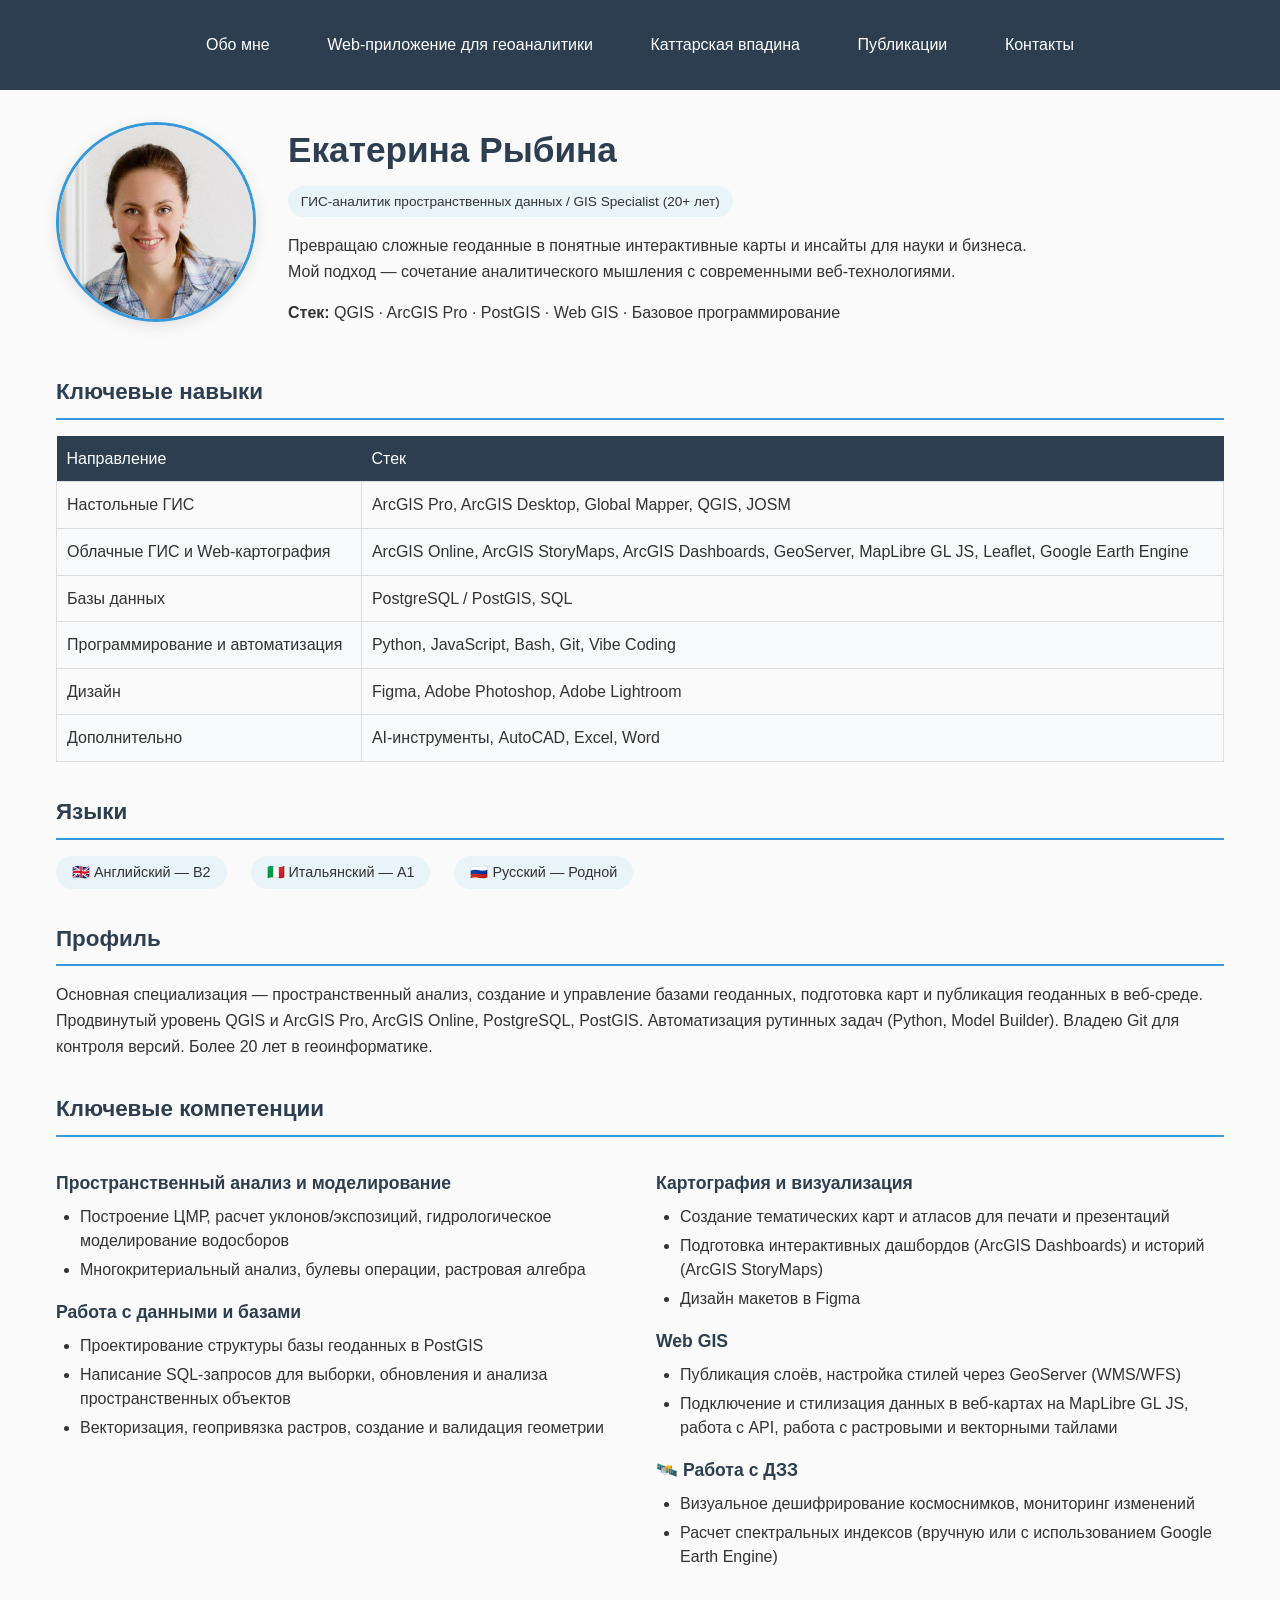
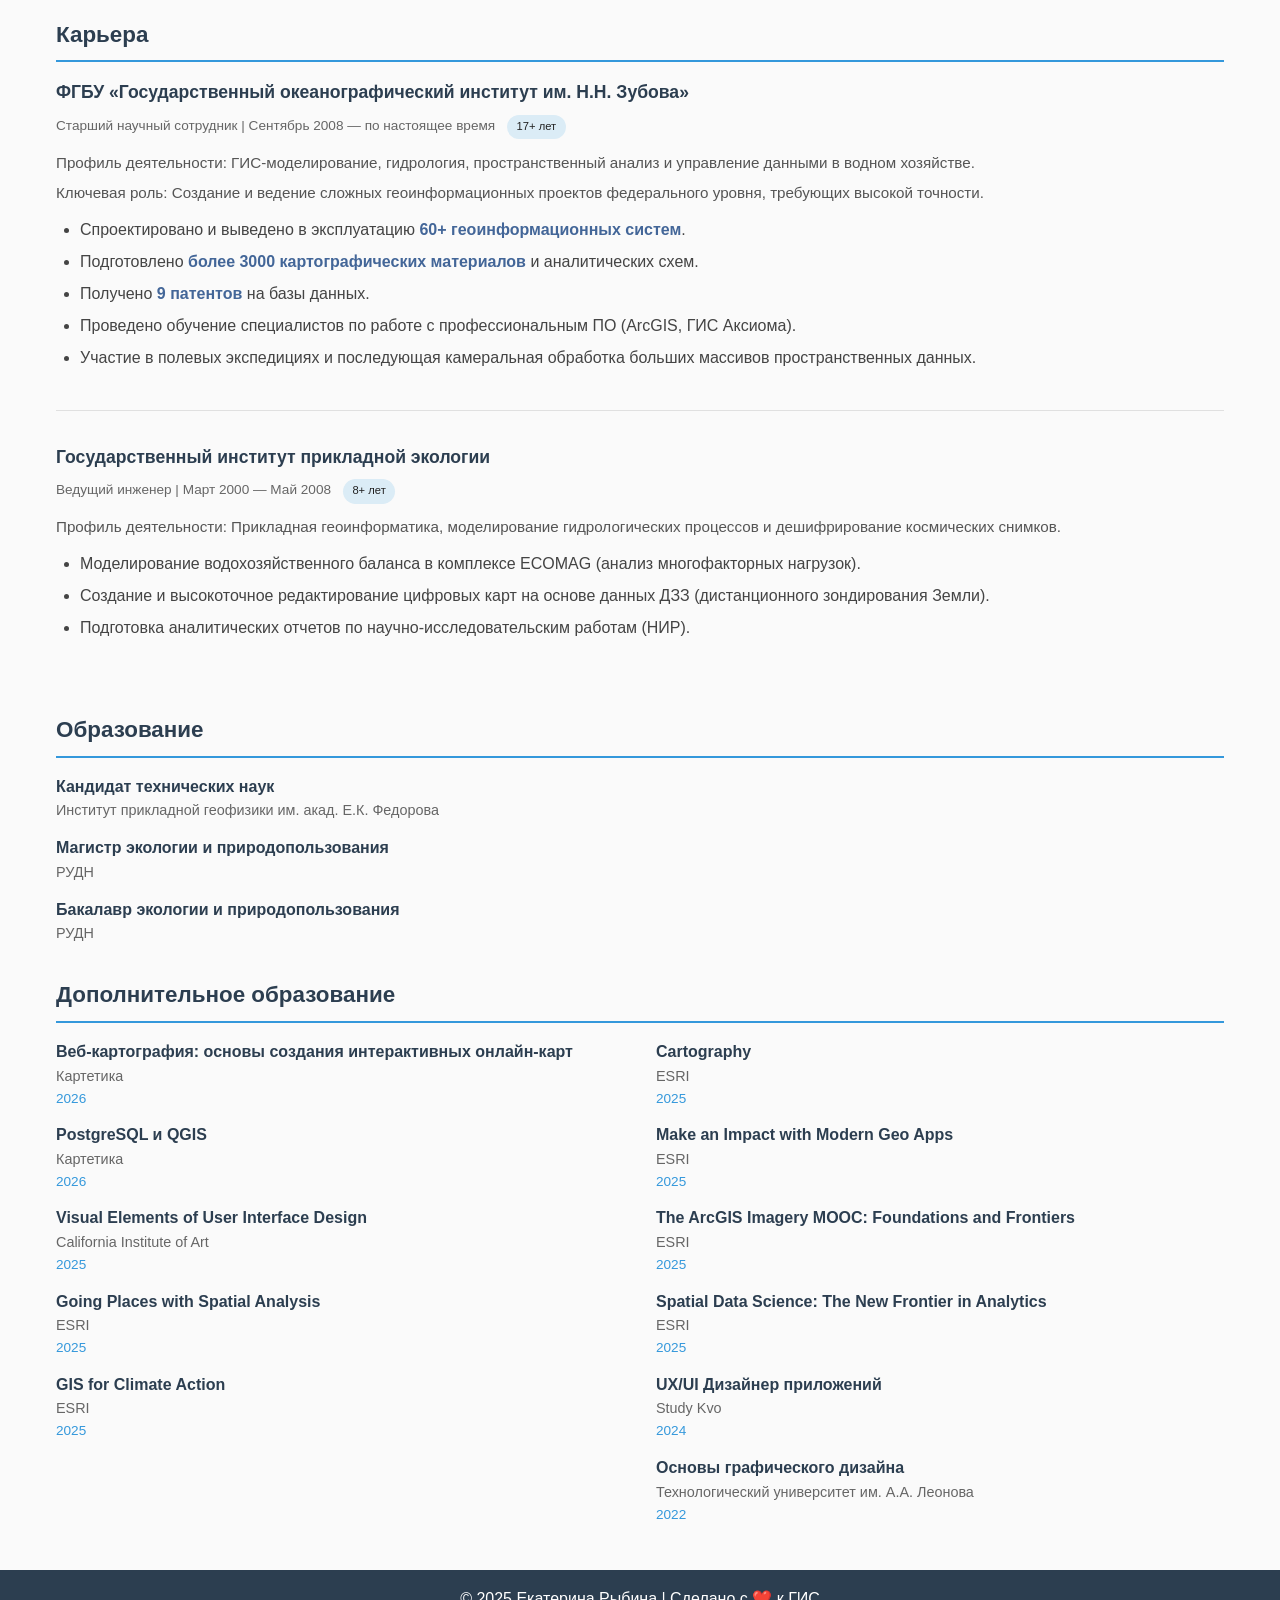
==== commit 3849467c: "доработан раздел с Каттарской впадиной, внесены изменения в раздел  Обо мне" ====
--- a/index.html
+++ b/index.html
@@ -33,7 +33,7 @@
 
         <!-- Ключевые навыки -->
         <div class="section">
-            <h2 class="section-title">📍 Ключевые навыки</h2>
+            <h2 class="section-title">Ключевые навыки</h2>
             <table class="skills-table">
                 <thead>
                     <tr>
@@ -72,7 +72,7 @@
 
         <!-- Языки -->
         <div class="section">
-            <h2 class="section-title">🗣️ Языки</h2>
+            <h2 class="section-title">Языки</h2>
             <div class="languages">
                 <span class="language-item">🇬🇧 Английский — B2</span>
                 <span class="language-item">🇮🇹 Итальянский — A1</span>
@@ -82,22 +82,22 @@
 
         <!-- Профиль (опыт) -->
         <div class="section">
-            <h2 class="section-title">📌 Профиль</h2>
+            <h2 class="section-title">Профиль</h2>
             <p>Основная специализация — пространственный анализ, создание и управление базами геоданных, подготовка карт и публикация геоданных в веб-среде.</p>
             <p>Продвинутый уровень QGIS и ArcGIS Pro, ArcGIS Online, PostgreSQL, PostGIS. Автоматизация рутинных задач (Python, Model Builder). Владею Git для контроля версий. Более 20 лет в геоинформатике.</p>
         </div>
 
         <!-- Задачи / Компетенции -->
         <div class="section">
-            <h2 class="section-title">⚙️ Ключевые компетенции</h2>
+            <h2 class="section-title">Ключевые компетенции</h2>
             <div class="two-columns">
                 <div>
-                    <h3>📐 Пространственный анализ и моделирование</h3>
+                    <h3>Пространственный анализ и моделирование</h3>
                     <ul>
                         <li>Построение ЦМР, расчет уклонов/экспозиций, гидрологическое моделирование водосборов</li>
                         <li>Многокритериальный анализ, булевы операции, растровая алгебра</li>
                     </ul>
-                    <h3>🗄️ Работа с данными и базами</h3>
+                    <h3>Работа с данными и базами</h3>
                     <ul>
                         <li>Проектирование структуры базы геоданных в PostGIS</li>
                         <li>Написание SQL-запросов для выборки, обновления и анализа пространственных объектов</li>
@@ -105,13 +105,13 @@
                     </ul>
                 </div>
                 <div>
-                    <h3>🗺️ Картография и визуализация</h3>
+                    <h3>Картография и визуализация</h3>
                     <ul>
                         <li>Создание тематических карт и атласов для печати и презентаций</li>
                         <li>Подготовка интерактивных дашбордов (ArcGIS Dashboards) и историй (ArcGIS StoryMaps)</li>
                         <li>Дизайн макетов в Figma</li>
                     </ul>
-                    <h3>🌐 Web GIS</h3>
+                    <h3>Web GIS</h3>
                     <ul>
                         <li>Публикация слоёв, настройка стилей через GeoServer (WMS/WFS)</li>
                         <li>Подключение и стилизация данных в веб-картах на MapLibre GL JS, работа с API, работа с растровыми и векторными тайлами</li>
@@ -128,7 +128,7 @@
 
         <!-- ========== КАРЬЕРНЫЙ ПУТЬ И ЭКСПЕРТИЗА ========== -->
 <div class="section">
-    <h2 class="section-title">💼 Карьера</h2>
+    <h2 class="section-title">Карьера</h2>
     
     <!-- Место 1: ГОИН -->
     <div class="career-item">
@@ -166,7 +166,7 @@
 
         <!-- Образование -->
         <div class="section">
-            <h2 class="section-title">🎓 Образование</h2>
+            <h2 class="section-title">Образование</h2>
             <div class="education-item">
                 <div class="education-title">Кандидат технических наук</div>
                 <div class="education-place">Институт прикладной геофизики им. акад. Е.К. Федорова</div>
@@ -183,7 +183,7 @@
 
         <!-- Дополнительное образование -->
         <div class="section">
-            <h2 class="section-title">📚 Дополнительное образование</h2>
+            <h2 class="section-title">Дополнительное образование</h2>
             <div class="two-columns">
                 <div>
                     <div class="course-item">
--- a/css/style.css
+++ b/css/style.css
@@ -376,8 +376,8 @@
 /*LEGEND*/
 .legend {
         position: absolute;
-        bottom: 20px;
-        right: 20px;
+        top: 330px;
+        right: 200px;
         background: white;
         padding: 12px 16px;
         border-radius: 12px;
@@ -651,7 +651,7 @@
     /* Легенда на мобильных — под картой */
     .legend {
         position: relative;
-        bottom: auto;
+        top: auto;
         right: auto;
         left: auto;
         margin-top: 1rem;
@@ -802,4 +802,230 @@
 .description-sublist li {
     margin-bottom: 0.2rem;
     color: #555;
+}
+
+/* ===== БОКОВАЯ ПАНЕЛЬ СТАТИСТИКИ ===== */
+.stats-panel {
+    position: absolute;
+    top: 330px;
+    left: 150px;
+    width: 260px;
+    background: rgba(255, 255, 255, 0.95);
+    backdrop-filter: blur(8px);
+    border-radius: 16px;
+    box-shadow: 0 4px 20px rgba(0, 0, 0, 0.15);
+    padding: 16px;
+    z-index: 10;
+    font-family: 'Segoe UI', sans-serif;
+    border: 1px solid rgba(0, 0, 0, 0.1);
+    transition: all 0.3s ease;
+}
+
+.stats-panel-title {
+    font-size: 14px;
+    font-weight: 600;
+    color: #2c3e50;
+    margin-bottom: 12px;
+    padding-bottom: 8px;
+    border-bottom: 2px solid #3498db;
+    display: flex;
+    align-items: center;
+    gap: 8px;
+}
+
+.stats-panel-title span {
+    font-size: 18px;
+}
+
+.stats-panel-content {
+    display: flex;
+    flex-direction: column;
+    gap: 12px;
+}
+
+.stat-card-panel {
+    background: #f8f9fa;
+    border-radius: 12px;
+    padding: 10px 12px;
+    transition: all 0.2s ease;
+}
+
+.stat-card-panel:hover {
+    background: #eef2f7;
+    transform: translateX(-2px);
+}
+
+.stat-label-panel {
+    font-size: 11px;
+    color: #666;
+    text-transform: uppercase;
+    letter-spacing: 0.5px;
+    margin-bottom: 4px;
+}
+
+.stat-value-panel {
+    font-size: 20px;
+    font-weight: 700;
+    color: #3498db;
+    line-height: 1.2;
+}
+
+.stat-unit-panel {
+    font-size: 12px;
+    font-weight: normal;
+    color: #888;
+}
+
+.stat-divider {
+    height: 1px;
+    background: #e0e0e0;
+    margin: 4px 0;
+}
+
+/* Для изохроны — подсветка */
+.stat-card-panel.active {
+    background: #e8f4f8;
+    border-left: 3px solid #3498db;
+}
+
+.stat-card-panel.active .stat-value-panel {
+    color: #2a2a2a;
+}
+
+/* Адаптив для мобильных */
+@media (max-width: 768px) {
+    .stats-panel {
+        position: relative;
+        top: auto;
+        left: auto;
+        width: 100%;
+        margin-top: 1rem;
+        margin-bottom: 1rem;
+    }
+}
+
+/* ===== СЛАЙДЕР ДЛЯ ИЗОБРАЖЕНИЙ ===== */
+.slider-container {
+    position: relative;
+    max-width: 800px;
+    margin: 0 auto;
+    overflow: hidden;
+    border-radius: 16px;
+    box-shadow: 0 4px 20px rgba(0, 0, 0, 0.15);
+    background: #f0f0f0;
+}
+
+.slider-wrapper {
+    overflow: hidden;
+    border-radius: 16px;
+}
+
+.slider {
+    display: flex;
+    transition: transform 0.5s ease-in-out;
+}
+
+.slide {
+    min-width: 100%;
+    position: relative;
+}
+
+.slide img {
+    width: 100%;
+    height: auto;
+    display: block;
+}
+
+.slide-caption {
+    position: absolute;
+    bottom: 0;
+    left: 0;
+    right: 0;
+    background: rgba(0, 0, 0, 0.4);
+    color: white;
+    padding: 10px;
+    text-align: center;
+    font-size: 14px;
+}
+
+/* Кнопки навигации */
+.slider-btn {
+    position: absolute;
+    top: 50%;
+    transform: translateY(-50%);
+    background: rgba(0, 0, 0, 0.5);
+    color: white;
+    border: none;
+    padding: 12px 16px;
+    cursor: pointer;
+    border-radius: 50%;
+    font-size: 18px;
+    transition: background 0.3s ease;
+    z-index: 10;
+}
+
+.slider-btn:hover {
+    background: rgba(0, 0, 0, 0.8);
+}
+
+.prev-btn {
+    left: 10px;
+}
+
+.next-btn {
+    right: 10px;
+}
+
+/* Индикаторы (точки) */
+.slider-dots {
+    position: absolute;
+    bottom: 50px;
+    left: 50%;
+    transform: translateX(-50%);
+    display: flex;
+    gap: 10px;
+    z-index: 10;
+}
+
+.dot {
+    width: 12px;
+    height: 12px;
+    background: rgba(255, 255, 255, 0.5);
+    border-radius: 50%;
+    cursor: pointer;
+    transition: background 0.3s ease;
+}
+
+.dot.active {
+    background: white;
+}
+
+.dot:hover {
+    background: rgba(255, 255, 255, 0.8);
+}
+
+/* Адаптив для мобильных */
+@media (max-width: 768px) {
+    .slider-container {
+        max-width: 100%;
+    }
+    
+    .slider-btn {
+        padding: 8px 12px;
+        font-size: 14px;
+    }
+    
+    .slide-caption {
+        font-size: 10px;
+        padding: 6px;
+    }
+    
+    .slider-dots {
+        bottom: 40px;
+    }
+    
+    .dot {
+        width: 8px;
+        height: 8px;
+    }
 }
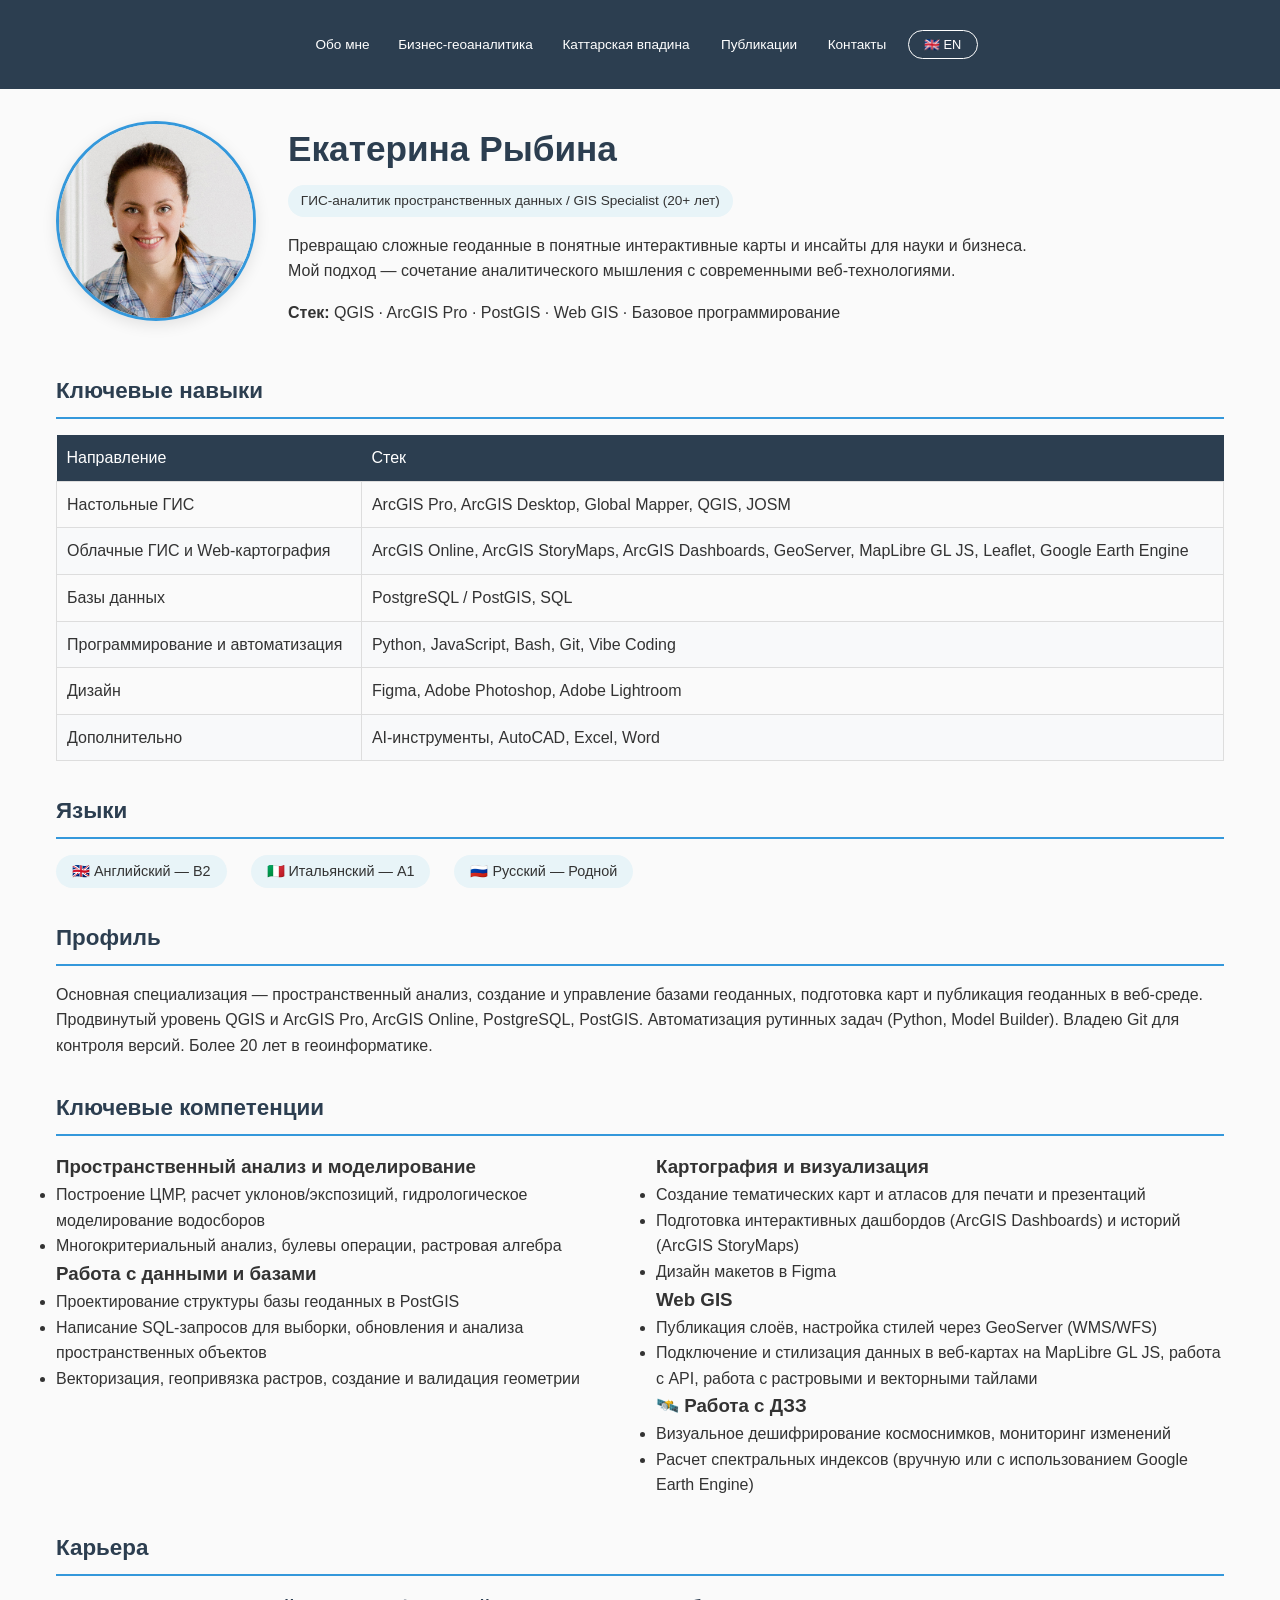
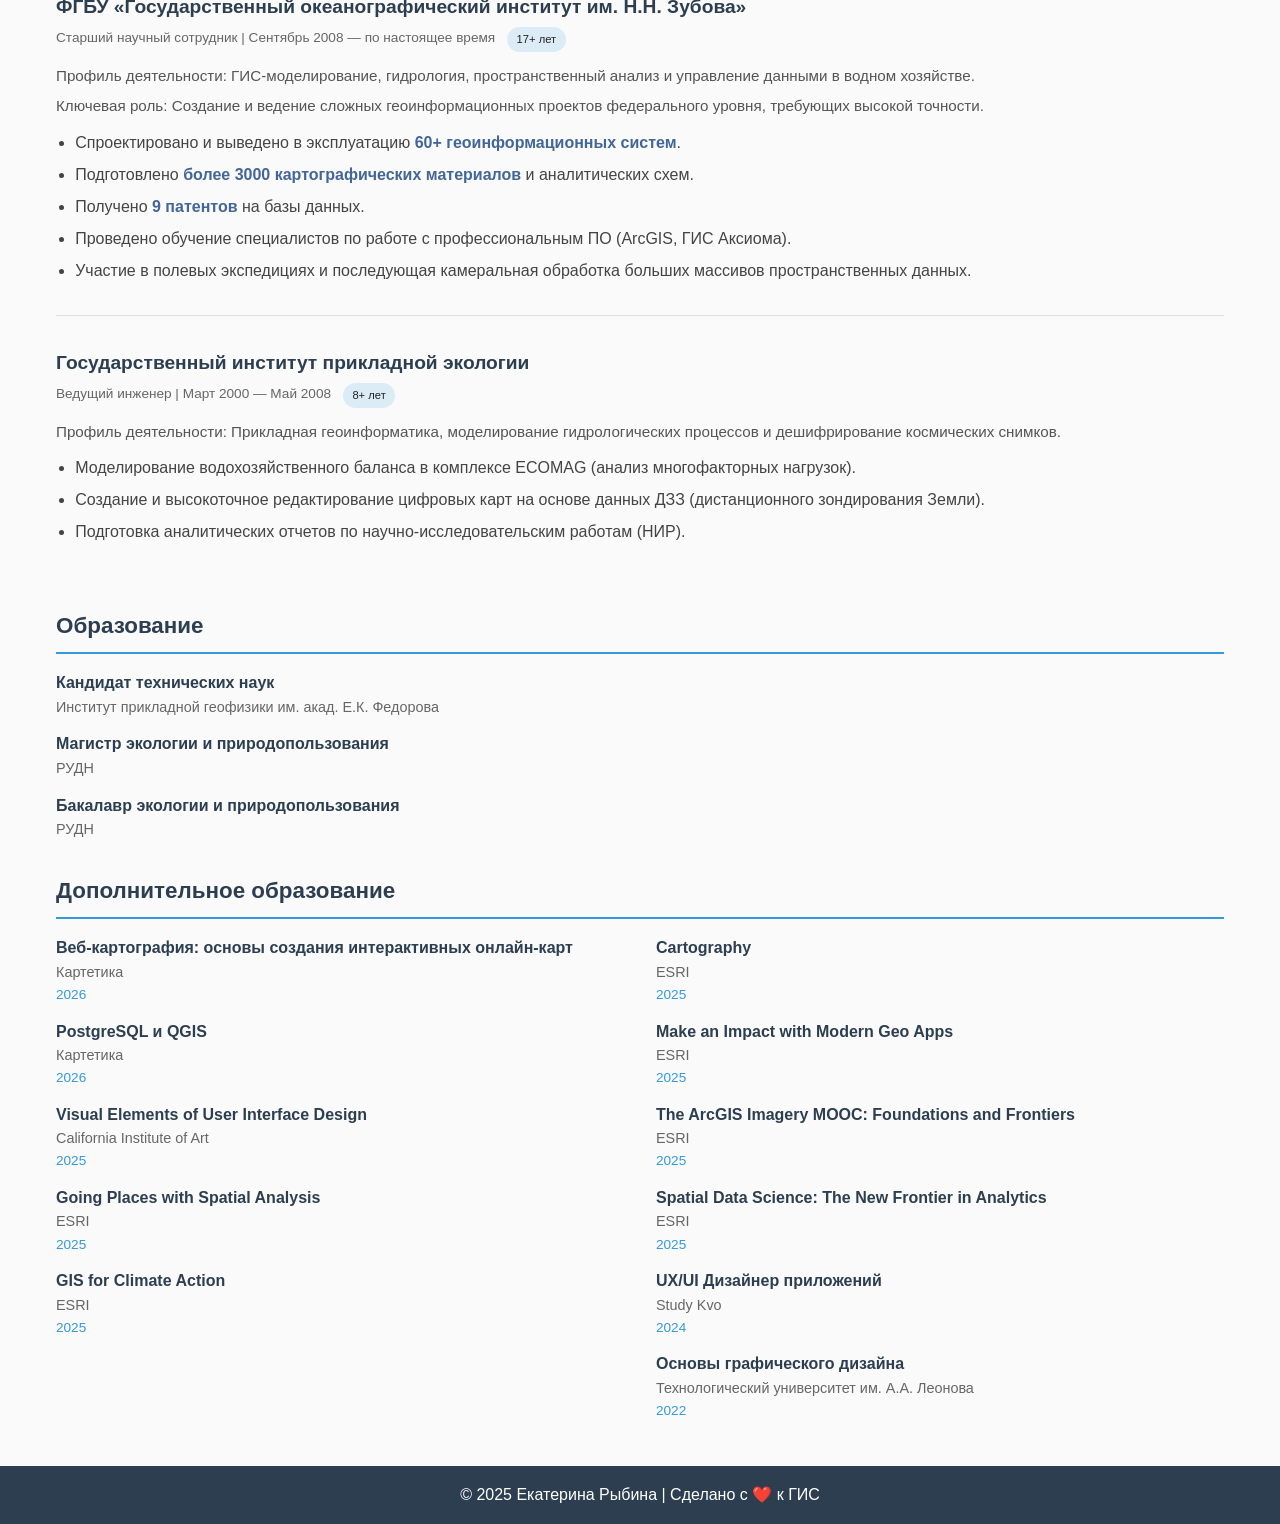
==== commit 568953a4: "сделан перевод сайта на английский" ====
--- a/index.html
+++ b/index.html
@@ -17,6 +17,9 @@
     <div class="profile-photo">
         <img src="assets/images/my-photo.jpg" alt="Екатерина Рыбина" onerror="this.src='https://placehold.co/300x300?text=Photo'">
     </div>
+
+
+
     <div class="profile-text">
         <h1 class="profile-name">Екатерина Рыбина</h1>
         <!--<div class="profile-title">Веб-картограф и аналитик пространственных данных </div>-->
@@ -248,10 +251,11 @@
         </div>
     </main>
 
-    <footer>
-        <p>© 2025 Екатерина Рыбина | Сделано с ❤️ к ГИС</p>
+   <footer>
+        <p >© 2025 Екатерина Рыбина | Сделано с ❤️ к ГИС</p>
     </footer>
 
     <script src="js/include.js"></script>
+    <script src="/js/lang-switch.js"></script>
 </body>
 </html>
--- a/css/style.css
+++ b/css/style.css
@@ -1,6 +1,4 @@
 /* === БАЗОВЫЕ СТИЛИ === */
-
-
 * {
     margin: 0;
     padding: 0;
@@ -14,37 +12,55 @@
     background: #fafafa;
 }
 
-/* === ШАПКА И НАВИГАЦИЯ (ГОРИЗОНТАЛЬНОЕ МЕНЮ) === */
+/* === ШАПКА И НАВИГАЦИЯ (ФИКСИРОВАННАЯ ШИРИНА ПУНКТОВ) === */
 header {
     background: #2c3e50;
-    color: white;
-    padding: 1rem 0;
+    padding: 0.8rem 0;
     position: sticky;
     top: 0;
     z-index: 100;
 }
 
+nav {
+    max-width: 1200px;
+    margin: 0 auto;
+    padding: 0 1rem;
+}
+
 nav ul {
     display: flex;
     justify-content: center;
     align-items: center;
     list-style: none;
-    gap: 2rem;
     padding: 0;
     margin: 0;
+    gap: 0.5rem;
+    flex-wrap: wrap;
 }
 
 nav li {
-    display: inline-block;
-}
+    display: block;
+}
+
+/* Фиксированная ширина для каждого пункта меню */
+nav li:nth-child(1) { width: 80px; }   /* Обо мне / About Me */
+nav li:nth-child(2) { width: 150px; }  /* Geoаналитика F&B */
+nav li:nth-child(3) { width: 155px; }  /* Каттарская впадина */
+nav li:nth-child(4) { width: 95px; }   /* Публикации / Publications */
+nav li:nth-child(5) { width: 85px; }   /* Контакты / Contacts */
+nav li:nth-child(6) { width: 70px; }   /* Кнопка языка */
 
 nav a {
+    display: block;
+    padding: 0.5rem 0;
     color: white;
     text-decoration: none;
     font-weight: 500;
-    padding: 0.5rem 0.8rem;
+    font-size: 0.85rem;
+    border-radius: 5px;
     transition: all 0.3s ease;
-    border-radius: 5px;
+    white-space: nowrap;
+    text-align: center;
 }
 
 nav a:hover {
@@ -52,10 +68,52 @@
     background: rgba(255, 255, 255, 0.1);
 }
 
-/* Активный пункт меню (для текущей страницы) */
+/* Активный пункт меню */
 nav a.active {
     color: #3498db;
     border-bottom: 2px solid #3498db;
+}
+
+/* Кнопка переключения языка */
+.lang-btn {
+    background: none;
+    border: 1px solid #fff;
+    color: white;
+    padding: 0.4rem 0;
+    border-radius: 20px;
+    cursor: pointer;
+    font-size: 0.8rem;
+    transition: all 0.3s ease;
+    white-space: nowrap;
+    text-align: center;
+    width: 100%;
+}
+
+.lang-btn:hover {
+    background: #3498db;
+    border-color: #3498db;
+}
+
+/* Адаптив для мобильных — убираем фиксированную ширину */
+@media (max-width: 768px) {
+    nav li:nth-child(1),
+    nav li:nth-child(2),
+    nav li:nth-child(3),
+    nav li:nth-child(4),
+    nav li:nth-child(5),
+    nav li:nth-child(6) {
+        width: auto;
+    }
+    
+    nav a {
+        padding: 0.3rem 0.6rem;
+        font-size: 0.75rem;
+    }
+    
+    .lang-btn {
+        padding: 0.3rem 0.6rem;
+        width: auto;
+    }
 }
 
 /* === ОСНОВНОЙ КОНТЕНТ === */
@@ -135,33 +193,7 @@
     box-shadow: 0 4px 15px rgba(0, 0, 0, 0.1);
 }
 
-/* === АДАПТИВ ДЛЯ МОБИЛЬНЫХ === */
-@media (max-width: 768px) {
-    nav ul {
-        flex-wrap: wrap;
-        gap: 0.5rem;
-    }
-
-    nav a {
-        padding: 0.3rem 0.6rem;
-        font-size: 0.9rem;
-    }
-
-    .about-content {
-        flex-direction: column;
-        align-items: center;
-    }
-
-    .about-text {
-        text-align: center;
-    }
-
-    .skills-list {
-        justify-content: center;
-    }
-}
-
-/* Контактная форма */
+/* === КОНТАКТНАЯ ФОРМА === */
 .contact-form {
     background: white;
     padding: 2rem;
@@ -221,16 +253,7 @@
     text-align: center;
 }
 
-/* Активная кнопка (когда слой скрыт)
-.analytics-btn.active {
-    background: #e74c3c;
-}
-
-.analytics-btn.active:hover {
-    background: #c0392b;
-} */
-
-/* ===== КНОПКИ УПРАВЛЕНИЯ ===== */
+/* === КНОПКИ УПРАВЛЕНИЯ === */
 .analytics-controls {
     display: flex;
     gap: 1.5rem;
@@ -246,26 +269,25 @@
     background: #3498db;
     color: white;
     border: none;
-    border-radius: 50px;  /* Скругленные края как у современных кнопок */
+    border-radius: 50px;
     cursor: pointer;
     transition: all 0.3s ease;
-    box-shadow: 0 2px 8px rgba(0,0,0,0.1);
+    box-shadow: 0 2px 8px rgba(0, 0, 0, 0.1);
     letter-spacing: 0.5px;
-    min-width: 180px;  /* Минимальная ширина */
+    min-width: 180px;
 }
 
 .analytics-btn:hover {
     background: #2980b9;
-    transform: translateY(-2px);  /* Эффект подъема */
-    box-shadow: 0 4px 12px rgba(0,0,0,0.15);
+    transform: translateY(-2px);
+    box-shadow: 0 4px 12px rgba(0, 0, 0, 0.15);
 }
 
 .analytics-btn:active {
-    transform: translateY(0);  /* Эффект нажатия */
-    box-shadow: 0 2px 4px rgba(0,0,0,0.1);
-}
-
-/* Активная кнопка (когда слой скрыт) */
+    transform: translateY(0);
+    box-shadow: 0 2px 4px rgba(0, 0, 0, 0.1);
+}
+
 .analytics-btn.active {
     background: #e74c3c;
 }
@@ -274,25 +296,7 @@
     background: #c0392b;
 }
 
-/* Для мобильных устройств */
-@media (max-width: 768px) {
-    .analytics-controls {
-        gap: 1rem;
-        flex-direction: column;
-        align-items: stretch;
-    }
-    
-    .analytics-btn {
-        padding: 0.8rem 1.2rem;
-        min-width: auto;
-        font-size: 0.95rem;
-    }
-}
-
-
-
-css
-/* ===== ПАНЕЛЬ СТАТИСТИКИ ===== */
+/* === ПАНЕЛЬ СТАТИСТИКИ === */
 .stats {
     display: flex;
     gap: 1.5rem;
@@ -308,13 +312,13 @@
     padding: 1.2rem;
     background: white;
     border-radius: 16px;
-    box-shadow: 0 4px 12px rgba(0,0,0,0.08);
+    box-shadow: 0 4px 12px rgba(0, 0, 0, 0.08);
     transition: transform 0.2s, box-shadow 0.2s;
 }
 
 .stat-card:hover {
     transform: translateY(-3px);
-    box-shadow: 0 8px 20px rgba(0,0,0,0.12);
+    box-shadow: 0 8px 20px rgba(0, 0, 0, 0.12);
 }
 
 .stat-value {
@@ -331,480 +335,7 @@
     letter-spacing: 0.5px;
 }
 
-/* Для мобильных */
-@media (max-width: 768px) {
-    .stats {
-        gap: 0.8rem;
-    }
-    
-    .stat-card {
-        min-width: 100px;
-        padding: 0.8rem;
-    }
-    
-    .stat-value {
-        font-size: 1.3rem;
-    }
-    
-    .stat-label {
-        font-size: 0.7rem;
-    }
-}
-
-/* Дополнительные отступы только для страницы карты */
-main h1 {
-    margin-bottom: 1.5rem;
-}
-
-.info-panel {
-    margin-bottom: 2rem;
-}
-
-.analytics-controls {
-    margin: 2rem 0;
-}
-
-.map-container {
-    margin-bottom: 2rem;
-}
-
-/* Отступ после описания */
-.description-text {
-    margin-bottom: 2rem;
-}
-
-/*LEGEND*/
-.legend {
-        position: absolute;
-        top: 330px;
-        right: 200px;
-        background: white;
-        padding: 12px 16px;
-        border-radius: 12px;
-        box-shadow: 0 2px 12px rgba(0,0,0,0.15);
-        z-index: 10;
-        font-family: 'Segoe UI', sans-serif;
-        font-size: 12px;
-        min-width: 170px;
-        border: 1px solid #ddd;
-    }
-    .legend-title {
-        font-weight: 600;
-        font-size: 13px;
-        margin-bottom: 10px;
-        padding-bottom: 6px;
-        border-bottom: 1px solid #e0e0e0;
-        color: #2c3e50;
-    }
-    .legend-section {
-        margin-bottom: 12px;
-    }
-    .legend-subtitle {
-        font-weight: 500;
-        font-size: 11px;
-        margin-bottom: 6px;
-        color: #666;
-    }
-    .gradient-bar {
-        height: 12px;
-        width: 100%;
-        background: linear-gradient(90deg, #fee5d9, #fcae91, #fb6a4a,  #a50f15);
-        border-radius: 6px;
-        margin-bottom: 4px;
-    }
-    .gradient-labels {
-        display: flex;
-        justify-content: space-between;
-        font-size: 10px;
-        color: #888;
-    }
-    .legend-items {
-        display: flex;
-        flex-direction: column;
-        gap: 4px;
-    }
-    .legend-item {
-        display: flex;
-        align-items: center;
-        gap: 8px;
-        font-size: 11px;
-    }
-    .legend-color {
-        width: 12px;
-        height: 12px;
-        border-radius: 50%;
-        display: inline-block;
-    }
-    .legend-line {
-        width: 20px;
-        height: 3px;
-        background: #ff0000;
-        display: inline-block;
-        border-radius: 2px;
-    }
-    .legend-point {
-        width: 10px;
-        height: 10px;
-        background: #3498db;
-        border-radius: 50%;
-        display: inline-block;
-    }
-
-/* ===== СТРАНИЦА "ОБО МНЕ" ===== */
-
-/* Профиль с фото */
-.profile-header {
-    display: flex;
-    gap: 2rem;
-    align-items: flex-start;
-    flex-wrap: wrap;
-    margin-bottom: 2rem;
-}
-
-.profile-photo {
-    flex: 0 0 200px;
-}
-
-.profile-photo img {
-    width: 100%;
-    max-width: 200px;
-    border-radius: 50%;
-    object-fit: cover;
-    aspect-ratio: 1 / 1;
-    box-shadow: 0 4px 15px rgba(0,0,0,0.1);
-    border: 3px solid #3498db;
-}
-
-.profile-text {
-    flex: 2;
-    min-width: 250px;
-}
-
-.profile-name {
-    font-size: 2.2rem;
-    color: #2c3e50;
-    margin-bottom: 0.5rem;
-}
-
-.profile-title {
-    font-size: 1.2rem;
-    color: #3498db;
-    margin-bottom: 1rem;
-    font-weight: 500;
-}
-
-.profile-bio {
-    line-height: 1.6;
-    margin-bottom: 1rem;
-}
-
-.experience-badge {
-    background: #e8f4f8;
-    padding: 0.3rem 0.8rem;
-    border-radius: 20px;
-    font-size: 0.85rem;
-    display: inline-block;
-    margin-bottom: 1rem;
-}
-
-/* Таблица навыков */
-.skills-table {
-    width: 100%;
-    border-collapse: collapse;
-    margin: 1rem 0;
-}
-
-.skills-table th {
-    background: #2c3e50;
-    color: white;
-    padding: 10px;
-    text-align: left;
-    font-weight: 500;
-}
-
-.skills-table td {
-    border: 1px solid #ddd;
-    padding: 10px;
-    vertical-align: top;
-}
-
-.skills-table tr:nth-child(even) {
-    background: #f8f9fa;
-}
-
-/* Секции */
-.section {
-    margin-bottom: 2rem;
-}
-
-.section-title {
-    font-size: 1.4rem;
-    color: #2c3e50;
-    border-bottom: 2px solid #3498db;
-    padding-bottom: 0.5rem;
-    margin-bottom: 1rem;
-}
-
-/* Двухколоночный макет */
-.two-columns {
-    display: flex;
-    gap: 2rem;
-    flex-wrap: wrap;
-}
-
-.two-columns > div {
-    flex: 1;
-    min-width: 250px;
-}
-
-/* Образование и курсы */
-.education-item, .course-item {
-    margin-bottom: 0.8rem;
-}
-
-.education-title, .course-title {
-    font-weight: 600;
-    color: #2c3e50;
-}
-
-.education-place, .course-place {
-    color: #666;
-    font-size: 0.9rem;
-}
-
-.education-year, .course-year {
-    color: #3498db;
-    font-size: 0.85rem;
-}
-
-/* Языки */
-.languages {
-    display: flex;
-    gap: 1.5rem;
-    flex-wrap: wrap;
-}
-
-.language-item {
-    background: #e8f4f8;
-    padding: 0.3rem 1rem;
-    border-radius: 20px;
-    font-size: 0.9rem;
-}
-
-/* Списки в компетенциях */
-.section ul {
-    margin-left: 1.5rem;
-    margin-bottom: 1rem;
-}
-
-.section li {
-    margin-bottom: 0.3rem;
-    line-height: 1.5;
-}
-
-.section h3 {
-    color: #2c3e50;
-    margin: 1rem 0 0.5rem 0;
-    font-size: 1.1rem;
-}
-
-/* Адаптив */
-@media (max-width: 768px) {
-    .profile-name {
-        font-size: 1.6rem;
-    }
-    
-    .profile-photo {
-        flex: 0 0 150px;
-        margin: 0 auto;
-    }
-    
-    .profile-header {
-        flex-direction: column;
-        align-items: center;
-        text-align: center;
-    }
-    
-    .skills-table th, 
-    .skills-table td {
-        font-size: 0.8rem;
-        padding: 6px;
-    }
-    
-    .section-title {
-        font-size: 1.2rem;
-    }
-}
-
-/* Градиент для населения */
-.gradient-bar.population-gradient {
-    background: linear-gradient(90deg, #fee5d9, #fcae91, #fb6a4a, #de2d26, #a50f15);
-}
-
-/* Градиент для popperpoi */
-.gradient-bar.popperpoi-gradient {
-    background: linear-gradient(90deg, #af0508, #D7191C, #FDAE61, #F4EEA5, #AFE570, #1A9641);
-}
-
-/* ===== АДАПТИВ ДЛЯ МОБИЛЬНЫХ УСТРОЙСТВ ===== */
-@media (max-width: 768px) {
-    /* Легенда на мобильных — под картой */
-    .legend {
-        position: relative;
-        top: auto;
-        right: auto;
-        left: auto;
-        margin-top: 1rem;
-        margin-bottom: 1rem;
-        width: 100%;
-        box-sizing: border-box;
-    }
-    
-    /* Контейнер карты — обычный блок */
-    .map-container {
-        margin-bottom: 0;
-    }
-}
-/* ===== СТРАНИЦА ПУБЛИКАЦИЙ ===== */
-@media (max-width: 768px) {
-    .publications-list li {
-        font-size: 0.85rem;
-    }
-    
-  .publication-year {
-    color: #666;
-    font-size: 0.9rem;
-    font-weight: normal;
-    background: none;
-    padding: 0;
-    margin: 0;
-    display: inline;
-}
-}
-
-.publication-authors {
-    font-weight: 600;
-    color: #2c3e50;
-}
-
-.publication-title {
-    font-style: italic;
-    color: #555;
-}
-
-.publication-journal {
-    color: #777;
-    font-size: 0.9rem;
-}
-
-/* ===== КАРЬЕРНЫЙ ПУТЬ ===== */
-.career-item {
-    margin-bottom: 2rem;
-    padding-bottom: 1.5rem;
-    border-bottom: 1px solid #e0e0e0;
-}
-
-.career-item:last-child {
-    border-bottom: none;
-}
-
-.career-header {
-    margin-bottom: 0.8rem;
-}
-
-.career-organization {
-    font-size: 1.2rem;
-    color: #2c3e50;
-    margin-bottom: 0.3rem;
-}
-
-.career-period {
-    color: #666;
-    font-size: 0.85rem;
-    margin-bottom: 0.8rem;
-}
-
-.career-badge {
-    display: inline-block;
-    background: #dbecf6;
-    color: rgb(33, 33, 33);
-    font-size: 0.7rem;
-    padding: 0.2rem 0.6rem;
-    border-radius: 20px;
-    margin-left: 0.5rem;
-}
-
-.career-profile,
-.career-role {
-    color: #555;
-    font-size: 0.95rem;
-    margin-bottom: 0.5rem;
-    line-height: 1.5;
-}
-
-.career-achievements {
-    margin-left: 1.2rem;
-    margin-top: 0.8rem;
-}
-
-.career-achievements li {
-    margin-bottom: 0.5rem;
-    line-height: 1.5;
-    color: #444;
-}
-
-.career-achievements li strong {
-    color: #436698;
-}
-
-@media (max-width: 768px) {
-    .career-organization {
-        font-size: 1rem;
-    }
-    
-    .career-period {
-        font-size: 0.75rem;
-    }
-    
-    .career-achievements {
-        margin-left: 1rem;
-    }
-    
-    .career-achievements li {
-        font-size: 0.85rem;
-    }
-}
-
-/* Элемент списка с заголовком */
-.description-list-item {
-    margin-bottom: 0.8rem;
-}
-
-.description-list-title {
-    font-weight: 600;
-    color: #2c3e50;
-    display: inline;
-}
-
-.description-list-text {
-    color: #555;
-    display: inline;
-}
-
-/* Вложенный список */
-.description-sublist {
-    margin-left: 1.5rem;
-    margin-top: 0.3rem;
-    margin-bottom: 0.5rem;
-    list-style-type: circle;
-}
-
-.description-sublist li {
-    margin-bottom: 0.2rem;
-    color: #555;
-}
-
-/* ===== БОКОВАЯ ПАНЕЛЬ СТАТИСТИКИ ===== */
+/* === БОКОВАЯ ПАНЕЛЬ СТАТИСТИКИ === */
 .stats-panel {
     position: absolute;
     top: 330px;
@@ -833,10 +364,6 @@
     gap: 8px;
 }
 
-.stats-panel-title span {
-    font-size: 18px;
-}
-
 .stats-panel-content {
     display: flex;
     flex-direction: column;
@@ -876,35 +403,334 @@
     color: #888;
 }
 
-.stat-divider {
-    height: 1px;
-    background: #e0e0e0;
-    margin: 4px 0;
-}
-
-/* Для изохроны — подсветка */
 .stat-card-panel.active {
     background: #e8f4f8;
     border-left: 3px solid #3498db;
 }
 
-.stat-card-panel.active .stat-value-panel {
-    color: #2a2a2a;
-}
-
-/* Адаптив для мобильных */
-@media (max-width: 768px) {
-    .stats-panel {
-        position: relative;
-        top: auto;
-        left: auto;
-        width: 100%;
-        margin-top: 1rem;
-        margin-bottom: 1rem;
-    }
-}
-
-/* ===== СЛАЙДЕР ДЛЯ ИЗОБРАЖЕНИЙ ===== */
+/* === ЛЕГЕНДА === */
+.legend {
+    position: absolute;
+    top: 330px;
+    right: 200px;
+    background: white;
+    padding: 12px 16px;
+    border-radius: 12px;
+    box-shadow: 0 2px 12px rgba(0, 0, 0, 0.15);
+    z-index: 10;
+    font-family: 'Segoe UI', sans-serif;
+    font-size: 12px;
+    min-width: 170px;
+    border: 1px solid #ddd;
+}
+
+.legend-title {
+    font-weight: 600;
+    font-size: 13px;
+    margin-bottom: 10px;
+    padding-bottom: 6px;
+    border-bottom: 1px solid #e0e0e0;
+    color: #2c3e50;
+}
+
+.legend-section {
+    margin-bottom: 12px;
+}
+
+.legend-subtitle {
+    font-weight: 500;
+    font-size: 11px;
+    margin-bottom: 6px;
+    color: #666;
+}
+
+.gradient-bar {
+    height: 12px;
+    width: 100%;
+    border-radius: 6px;
+    margin-bottom: 4px;
+}
+
+.gradient-bar.population-gradient {
+    background: linear-gradient(90deg, #fee5d9, #fcae91, #fb6a4a, #de2d26, #a50f15);
+}
+
+.gradient-bar.popperpoi-gradient {
+    background: linear-gradient(90deg, #af0508, #D7191C, #FDAE61, #F4EEA5, #AFE570, #1A9641);
+}
+
+.gradient-labels {
+    display: flex;
+    justify-content: space-between;
+    font-size: 10px;
+    color: #888;
+}
+
+.legend-items {
+    display: flex;
+    flex-direction: column;
+    gap: 4px;
+}
+
+.legend-item {
+    display: flex;
+    align-items: center;
+    gap: 8px;
+    font-size: 11px;
+}
+
+.legend-color {
+    width: 12px;
+    height: 12px;
+    border-radius: 50%;
+    display: inline-block;
+}
+
+.legend-line {
+    width: 20px;
+    height: 3px;
+    background: #ff0000;
+    display: inline-block;
+    border-radius: 2px;
+}
+
+/* === СТРАНИЦА "ОБО МНЕ" === */
+.profile-header {
+    display: flex;
+    gap: 2rem;
+    align-items: flex-start;
+    flex-wrap: wrap;
+    margin-bottom: 2rem;
+}
+
+.profile-photo {
+    flex: 0 0 200px;
+}
+
+.profile-photo img {
+    width: 100%;
+    max-width: 200px;
+    border-radius: 50%;
+    object-fit: cover;
+    aspect-ratio: 1 / 1;
+    box-shadow: 0 4px 15px rgba(0, 0, 0, 0.1);
+    border: 3px solid #3498db;
+}
+
+.profile-text {
+    flex: 2;
+    min-width: 250px;
+}
+
+.profile-name {
+    font-size: 2.2rem;
+    color: #2c3e50;
+    margin-bottom: 0.5rem;
+}
+
+.profile-title {
+    font-size: 1.2rem;
+    color: #3498db;
+    margin-bottom: 1rem;
+    font-weight: 500;
+}
+
+.profile-bio {
+    line-height: 1.6;
+    margin-bottom: 1rem;
+}
+
+.experience-badge {
+    background: #e8f4f8;
+    padding: 0.3rem 0.8rem;
+    border-radius: 20px;
+    font-size: 0.85rem;
+    display: inline-block;
+    margin-bottom: 1rem;
+}
+
+/* Таблица навыков */
+.skills-table {
+    width: 100%;
+    border-collapse: collapse;
+    margin: 1rem 0;
+}
+
+.skills-table th {
+    background: #2c3e50;
+    color: white;
+    padding: 10px;
+    text-align: left;
+    font-weight: 500;
+}
+
+.skills-table td {
+    border: 1px solid #ddd;
+    padding: 10px;
+    vertical-align: top;
+}
+
+.skills-table tr:nth-child(even) {
+    background: #f8f9fa;
+}
+
+/* Секции */
+.section {
+    margin-bottom: 2rem;
+}
+
+.section-title {
+    font-size: 1.4rem;
+    color: #2c3e50;
+    border-bottom: 2px solid #3498db;
+    padding-bottom: 0.5rem;
+    margin-bottom: 1rem;
+}
+
+.two-columns {
+    display: flex;
+    gap: 2rem;
+    flex-wrap: wrap;
+}
+
+.two-columns > div {
+    flex: 1;
+    min-width: 250px;
+}
+
+/* Образование и курсы */
+.education-item, .course-item {
+    margin-bottom: 0.8rem;
+}
+
+.education-title, .course-title {
+    font-weight: 600;
+    color: #2c3e50;
+}
+
+.education-place, .course-place {
+    color: #666;
+    font-size: 0.9rem;
+}
+
+.education-year, .course-year {
+    color: #3498db;
+    font-size: 0.85rem;
+}
+
+/* Языки */
+.languages {
+    display: flex;
+    gap: 1.5rem;
+    flex-wrap: wrap;
+}
+
+.language-item {
+    background: #e8f4f8;
+    padding: 0.3rem 1rem;
+    border-radius: 20px;
+    font-size: 0.9rem;
+}
+
+/* Карьерный путь */
+.career-item {
+    margin-bottom: 2rem;
+    padding-bottom: 1.5rem;
+    border-bottom: 1px solid #e0e0e0;
+}
+
+.career-item:last-child {
+    border-bottom: none;
+}
+
+.career-header {
+    margin-bottom: 0.8rem;
+}
+
+.career-organization {
+    font-size: 1.2rem;
+    color: #2c3e50;
+    margin-bottom: 0.3rem;
+}
+
+.career-period {
+    color: #666;
+    font-size: 0.85rem;
+    margin-bottom: 0.8rem;
+}
+
+.career-badge {
+    display: inline-block;
+    background: #dbecf6;
+    color: rgb(33, 33, 33);
+    font-size: 0.7rem;
+    padding: 0.2rem 0.6rem;
+    border-radius: 20px;
+    margin-left: 0.5rem;
+}
+
+.career-profile,
+.career-role {
+    color: #555;
+    font-size: 0.95rem;
+    margin-bottom: 0.5rem;
+    line-height: 1.5;
+}
+
+.career-achievements {
+    margin-left: 1.2rem;
+    margin-top: 0.8rem;
+}
+
+.career-achievements li {
+    margin-bottom: 0.5rem;
+    line-height: 1.5;
+    color: #444;
+}
+
+.career-achievements li strong {
+    color: #436698;
+}
+
+/* Публикации */
+.publication-authors {
+    font-weight: 600;
+    color: #2c3e50;
+}
+
+.publication-title {
+    font-style: italic;
+    color: #555;
+}
+
+.publication-journal {
+    color: #777;
+    font-size: 0.9rem;
+}
+
+.publication-year {
+    color: #666;
+    font-size: 0.9rem;
+    font-weight: normal;
+    background: none;
+    padding: 0;
+    margin: 0;
+    display: inline;
+}
+
+.publication-link {
+    display: inline-block;
+    margin-top: 0.3rem;
+    font-size: 0.85rem;
+    color: #3498db;
+    text-decoration: none;
+}
+
+.publication-link:hover {
+    text-decoration: underline;
+}
+
+/* Слайдер */
 .slider-container {
     position: relative;
     max-width: 800px;
@@ -948,7 +774,6 @@
     font-size: 14px;
 }
 
-/* Кнопки навигации */
 .slider-btn {
     position: absolute;
     top: 50%;
@@ -976,7 +801,6 @@
     right: 10px;
 }
 
-/* Индикаторы (точки) */
 .slider-dots {
     position: absolute;
     bottom: 50px;
@@ -1000,12 +824,101 @@
     background: white;
 }
 
-.dot:hover {
-    background: rgba(255, 255, 255, 0.8);
+/* Дополнительные отступы */
+.description-text {
+    margin-bottom: 2rem;
+}
+
+.map-container {
+    margin-bottom: 2rem;
 }
 
 /* Адаптив для мобильных */
 @media (max-width: 768px) {
+    nav ul {
+        justify-content: center;
+        gap: 0.8rem;
+    }
+    
+    nav a {
+        font-size: 0.75rem;
+        padding: 0.3rem 0.5rem;
+        white-space: nowrap;
+    }
+    
+    .lang-btn {
+        padding: 0.3rem 0.6rem;
+        font-size: 0.7rem;
+    }
+    
+    .profile-name {
+        font-size: 1.6rem;
+    }
+    
+    .profile-photo {
+        flex: 0 0 150px;
+        margin: 0 auto;
+    }
+    
+    .profile-header {
+        flex-direction: column;
+        align-items: center;
+        text-align: center;
+    }
+    
+    .skills-table th,
+    .skills-table td {
+        font-size: 0.8rem;
+        padding: 6px;
+    }
+    
+    .section-title {
+        font-size: 1.2rem;
+    }
+    
+    .analytics-controls {
+        flex-direction: column;
+        align-items: stretch;
+        gap: 0.8rem;
+    }
+    
+    .analytics-btn {
+        min-width: auto;
+        padding: 0.8rem;
+    }
+    
+    .stats {
+        gap: 0.8rem;
+    }
+    
+    .stat-card {
+        min-width: 100px;
+        padding: 0.8rem;
+    }
+    
+    .stat-value {
+        font-size: 1.3rem;
+    }
+    
+    .stats-panel {
+        position: relative;
+        top: auto;
+        left: auto;
+        width: 100%;
+        margin-top: 1rem;
+        margin-bottom: 1rem;
+    }
+    
+    .legend {
+        position: relative;
+        top: auto;
+        right: auto;
+        margin-top: 1rem;
+        margin-bottom: 1rem;
+        width: 100%;
+        box-sizing: border-box;
+    }
+    
     .slider-container {
         max-width: 100%;
     }
@@ -1028,4 +941,18 @@
         width: 8px;
         height: 8px;
     }
+    
+    .publication-authors,
+    .publication-title,
+    .publication-journal {
+        font-size: 0.85rem;
+    }
+    
+    .career-organization {
+        font-size: 1rem;
+    }
+    
+    .career-achievements li {
+        font-size: 0.85rem;
+    }
 }
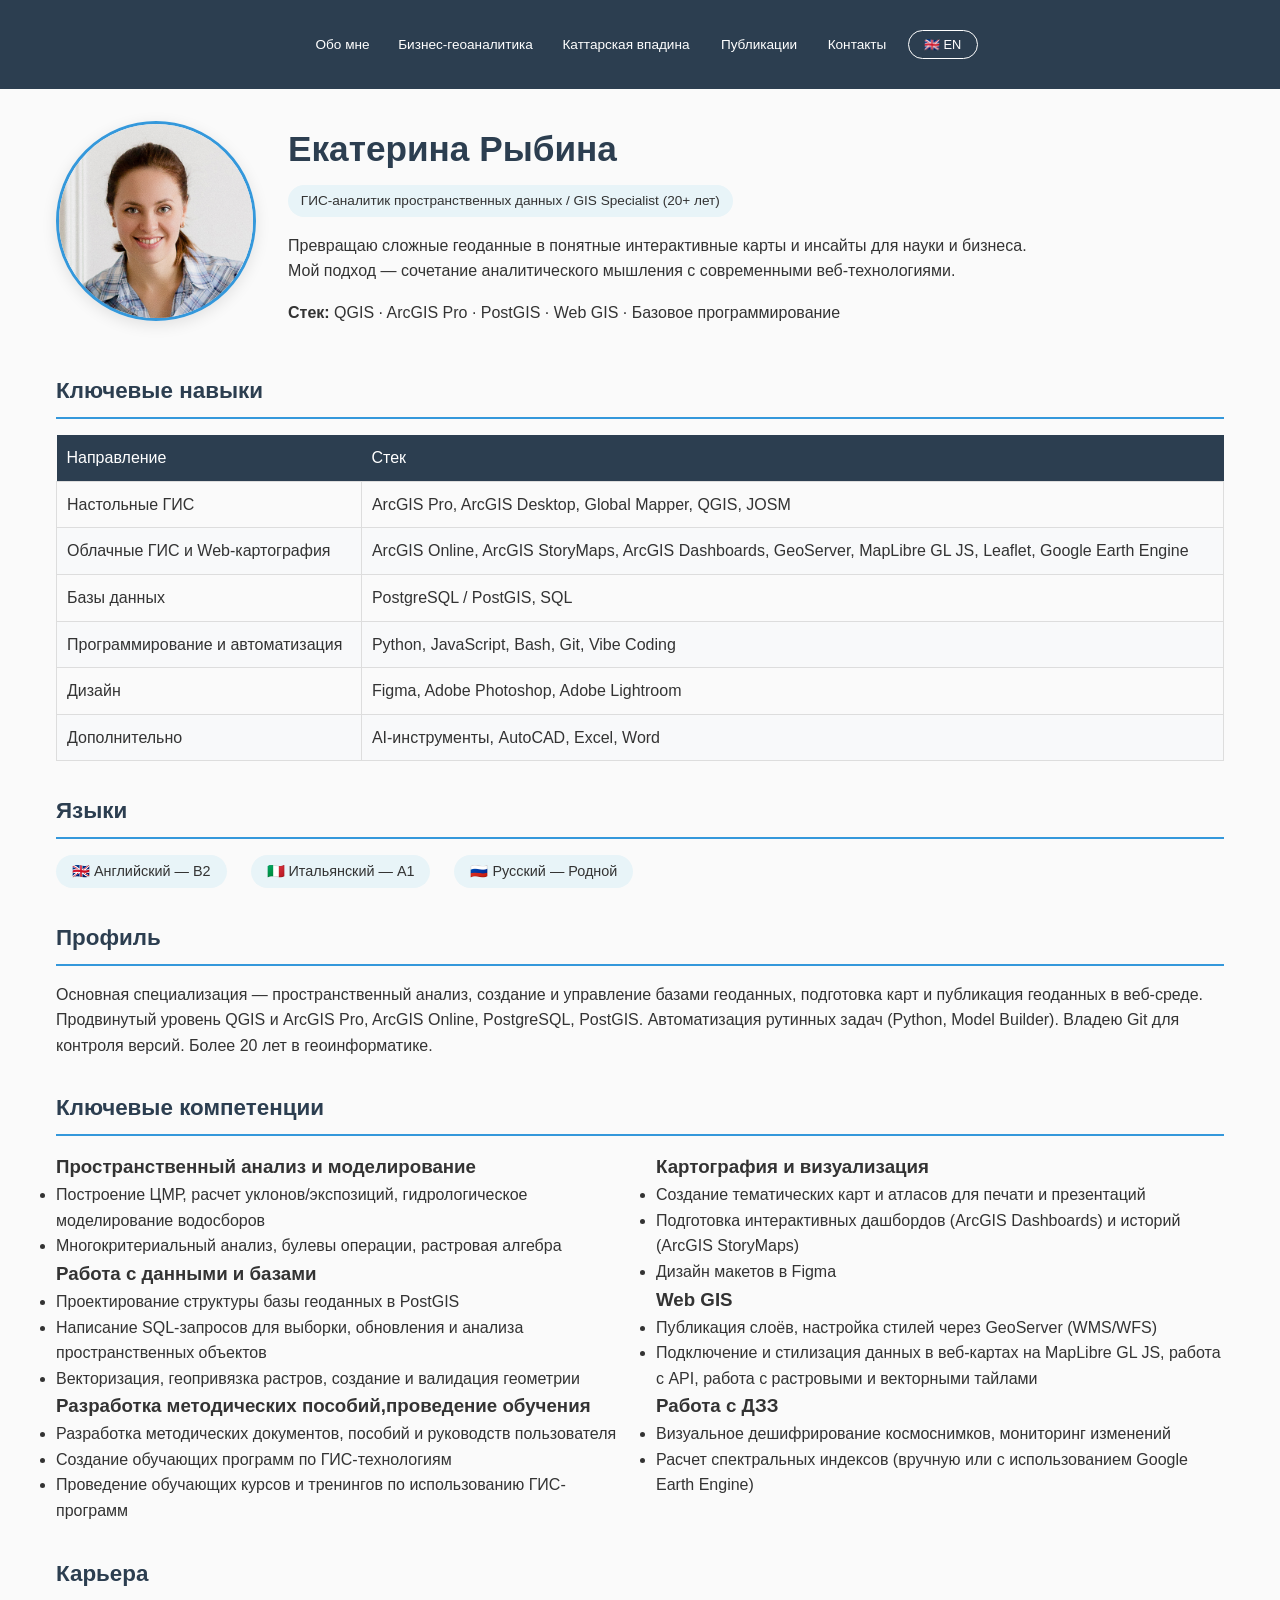
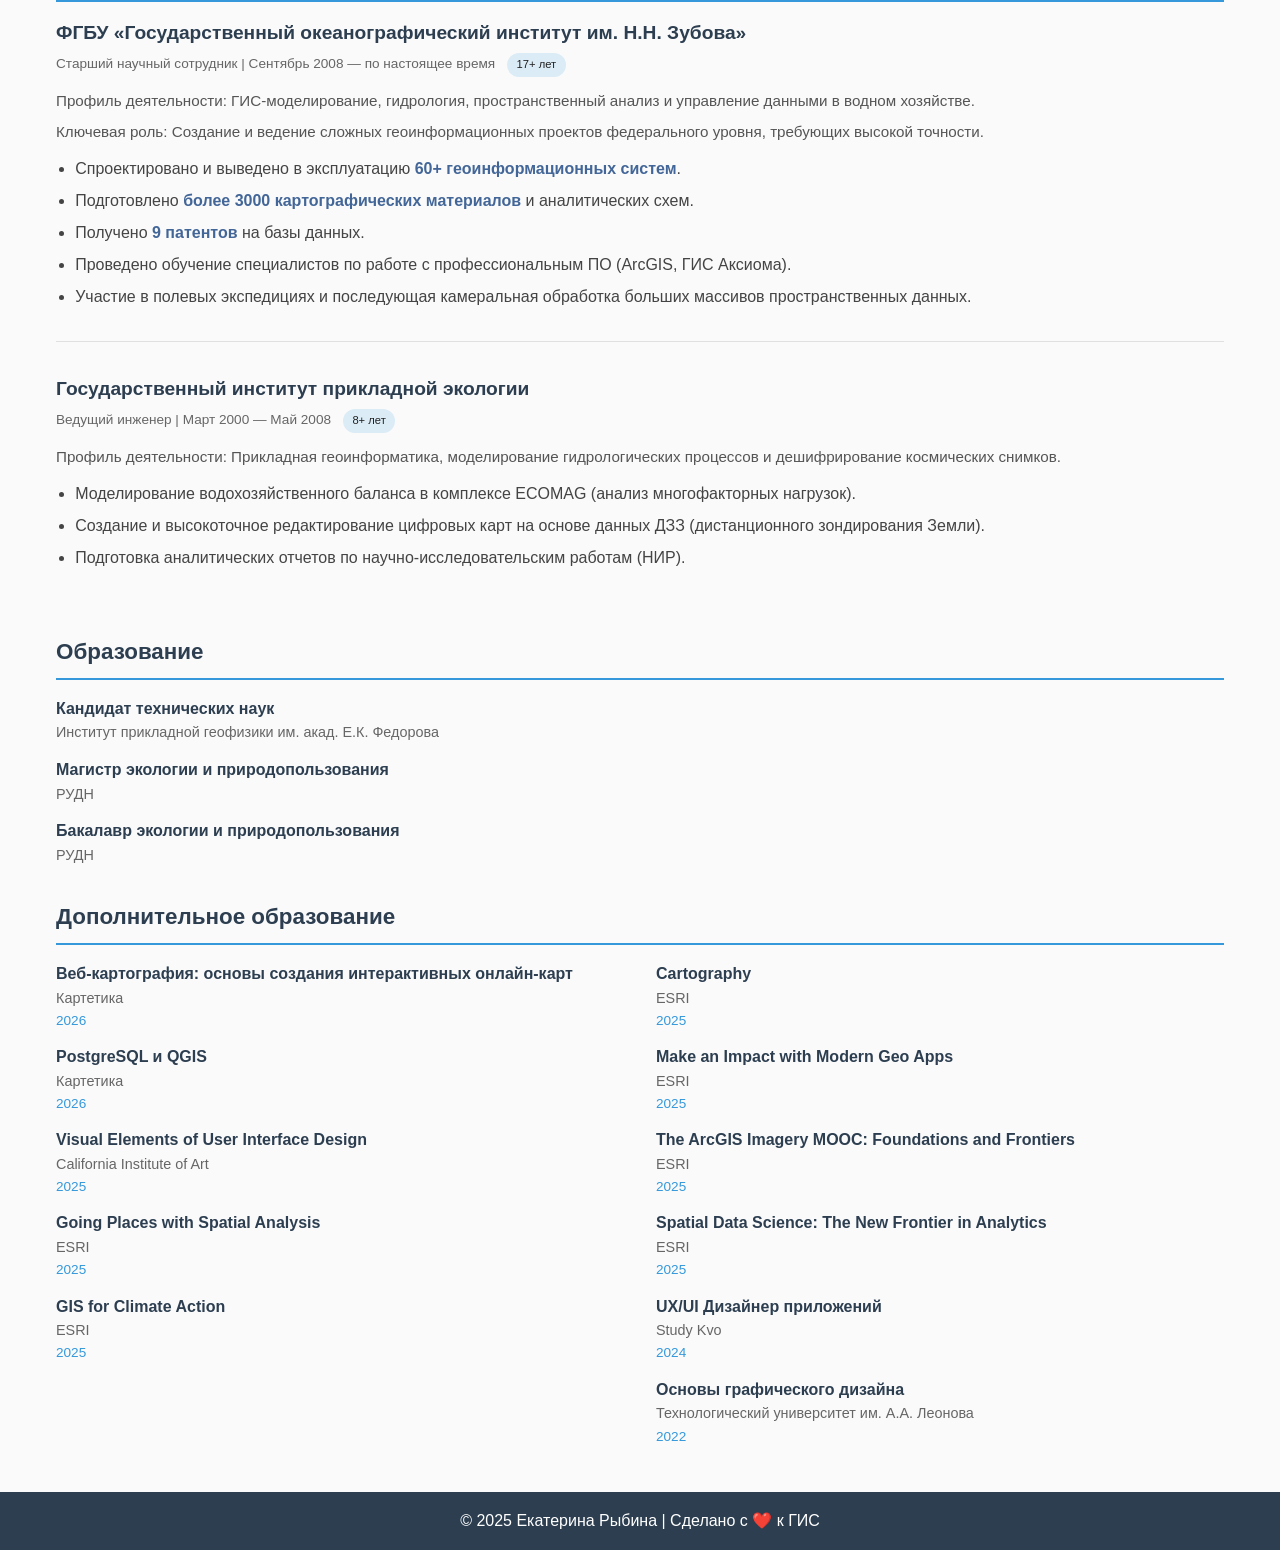
==== commit 7077b40a: "добавлена инфа в раздел Обо мне" ====
--- a/index.html
+++ b/index.html
@@ -106,6 +106,14 @@
                         <li>Написание SQL-запросов для выборки, обновления и анализа пространственных объектов</li>
                         <li>Векторизация, геопривязка растров, создание и валидация геометрии</li>
                     </ul>
+
+                     <h3>Разработка методических пособий,проведение обучения</h3>
+                    <ul>
+                        <li>Разработка методических документов, пособий и руководств пользователя</li>
+                        <li>Создание обучающих программ по ГИС-технологиям</li>
+                        <li>Проведение обучающих курсов  и тренингов по использованию ГИС-программ</li>
+                    </ul>
+
                 </div>
                 <div>
                     <h3>Картография и визуализация</h3>
@@ -119,7 +127,7 @@
                         <li>Публикация слоёв, настройка стилей через GeoServer (WMS/WFS)</li>
                         <li>Подключение и стилизация данных в веб-картах на MapLibre GL JS, работа с API, работа с растровыми и векторными тайлами</li>
                     </ul>
-                    <h3>🛰️ Работа с ДЗЗ</h3>
+                    <h3>Работа с ДЗЗ</h3>
                     <ul>
                         <li>Визуальное дешифрирование космоснимков, мониторинг изменений</li>
                         <li>Расчет спектральных индексов (вручную или с использованием Google Earth Engine)</li>
--- a/css/style.css
+++ b/css/style.css
@@ -339,7 +339,7 @@
 .stats-panel {
     position: absolute;
     top: 330px;
-    left: 150px;
+    left: 100px;
     width: 260px;
     background: rgba(255, 255, 255, 0.95);
     backdrop-filter: blur(8px);
@@ -411,8 +411,9 @@
 /* === ЛЕГЕНДА === */
 .legend {
     position: absolute;
+    width: 200px;
     top: 330px;
-    right: 200px;
+    right: 150px;
     background: white;
     padding: 12px 16px;
     border-radius: 12px;
